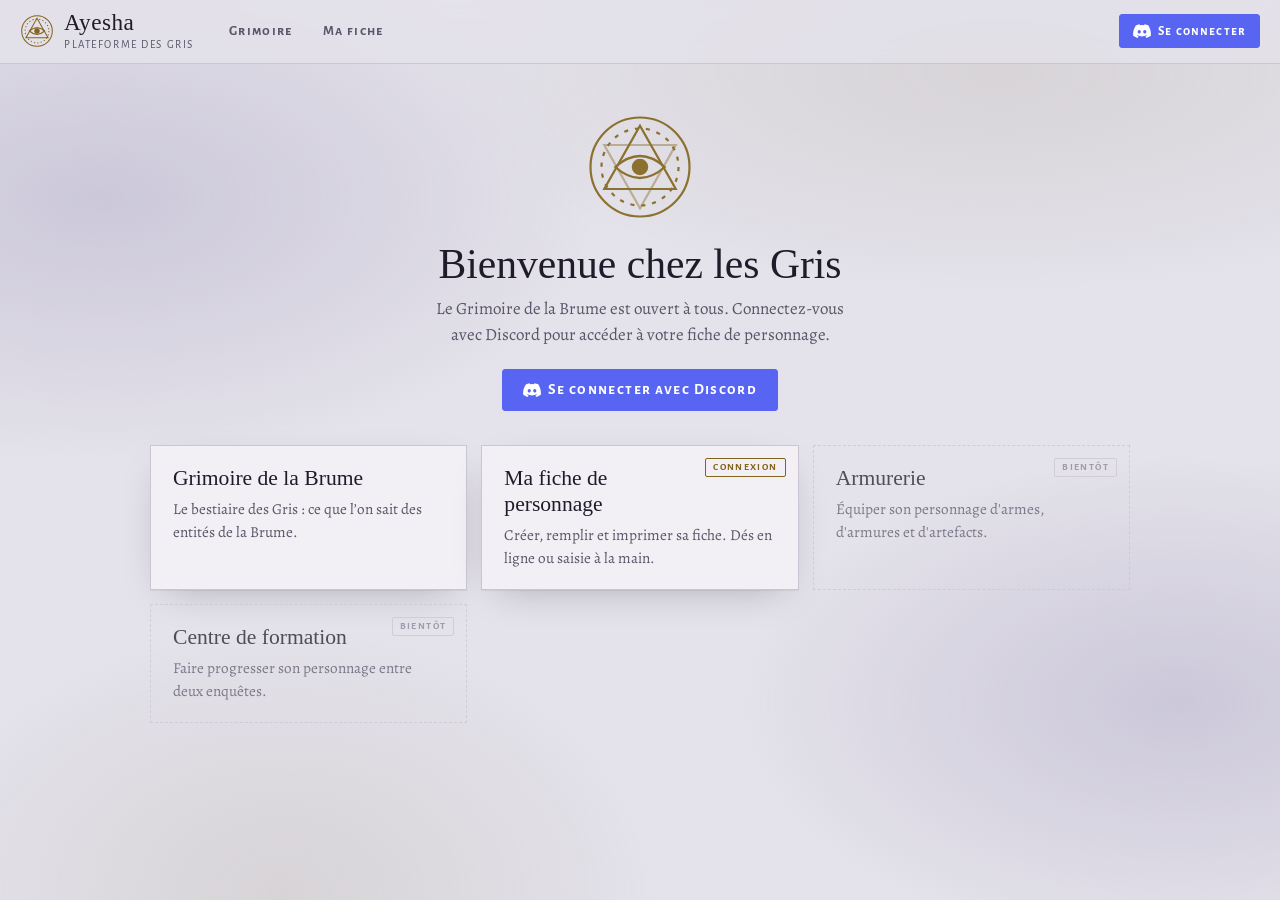
==== index.html @ fa5a33c5 "Add files via upload" ====
<!doctype html>
<html lang="fr">
<head>
<meta charset="utf-8">
<meta name="viewport" content="width=device-width, initial-scale=1, viewport-fit=cover">
<title>Ayesha</title>
<meta name="description" content="Plateforme des Gris : Grimoire de la Brume et fiches de personnage d'Ayesha.">
<link rel="icon" href="data:image/svg+xml,%3Csvg xmlns='http://www.w3.org/2000/svg' viewBox='0 0 40 40' fill='none' stroke='%2383641b' stroke-width='2'%3E%3Ccircle cx='20' cy='20' r='18'/%3E%3Cpath d='M20 5 L33 28 H7 Z'/%3E%3Ccircle cx='20' cy='20' r='3' fill='%2383641b'/%3E%3C/svg%3E">
<link rel="preconnect" href="https://fonts.googleapis.com">
<link rel="preconnect" href="https://fonts.gstatic.com" crossorigin>
<link rel="stylesheet" href="https://fonts.googleapis.com/css2?family=Alegreya:ital,wght@0,400;0,500;0,700;1,400&family=Alegreya+Sans+SC:wght@500;700&family=IM+Fell+English+SC&family=IM+Fell+English:ital@0;1&display=swap">
<link rel="stylesheet" href="css/base.css">
<link rel="stylesheet" href="css/grimoire.css">
<link rel="stylesheet" href="css/fiche.css">
<script src="vendor/supabase-2.99.3.js"></script>
<script type="module" src="js/main.js"></script>
</head>
<body>
<div class="app">
  <header class="top" id="top"></header>
  <main id="view"><div class="loading">Ouverture…</div></main>
</div>
<noscript><p class="panel center">Ce site a besoin de JavaScript pour fonctionner.</p></noscript>
</body>
</html>
---- css/base.css ----
/* =====================================================================
   Styles communs de la plateforme (couleurs, coquille, boutons, fenêtres)
   Chaque module a ses propres styles, préfixés par .m-<module>.
   ===================================================================== */
:root{
  --bg:#e4e2ea; --page:#f2f0f4; --page-2:#e9e6ee; --ink:#1f1b2a; --ink-soft:#5b5569; --ink-faint:#8a8497;
  --rule:#cbc5d4; --gilt:#83641b; --gilt-soft:rgba(131,100,27,.12); --sang:#8a2d39; --sang-soft:rgba(138,45,57,.08);
  --azur:#2f5d7c; --vert:#3d6b4a; --discord:#5865f2;
  --fog-a:rgba(120,108,160,.22); --fog-b:rgba(150,140,120,.16); --shadow:0 1px 0 rgba(31,27,42,.06),0 12px 40px -18px rgba(31,27,42,.35);
  --f-display:"IM Fell English SC","IM Fell English",Georgia,"Times New Roman",serif;
  --f-fell:"IM Fell English",Georgia,serif;
  --f-body:"Alegreya",Georgia,"Times New Roman",serif;
  --f-label:"Alegreya Sans SC","Gill Sans","Trebuchet MS",sans-serif;
  --head:62px;
}
@media (prefers-color-scheme:dark){
  :root:not([data-theme="light"]){
    color-scheme:dark;
    --bg:#111018; --page:#1a1823; --page-2:#221f2d; --ink:#e5e1ec; --ink-soft:#a39cb3; --ink-faint:#746d84;
    --rule:#353045; --gilt:#d3b26a; --gilt-soft:rgba(211,178,106,.13); --sang:#d9727c; --sang-soft:rgba(217,114,124,.08);
    --azur:#86b4d4; --vert:#8cc29b;
    --fog-a:rgba(150,135,210,.13); --fog-b:rgba(200,180,130,.06); --shadow:0 1px 0 rgba(0,0,0,.4),0 18px 50px -20px rgba(0,0,0,.8);
  }
}
:root[data-theme="dark"]{
  color-scheme:dark;
  --bg:#111018; --page:#1a1823; --page-2:#221f2d; --ink:#e5e1ec; --ink-soft:#a39cb3; --ink-faint:#746d84;
  --rule:#353045; --gilt:#d3b26a; --gilt-soft:rgba(211,178,106,.13); --sang:#d9727c; --sang-soft:rgba(217,114,124,.08);
  --azur:#86b4d4; --vert:#8cc29b;
  --fog-a:rgba(150,135,210,.13); --fog-b:rgba(200,180,130,.06); --shadow:0 1px 0 rgba(0,0,0,.4),0 18px 50px -20px rgba(0,0,0,.8);
}
:root{padding-top:env(safe-area-inset-top,0px);padding-bottom:env(safe-area-inset-bottom,0px)}
*{box-sizing:border-box}
html,body{min-height:100%}
body{margin:0;background:var(--bg);color:var(--ink);font-family:var(--f-body);font-size:17px;line-height:1.55;-webkit-font-smoothing:antialiased}
img{max-width:100%}
[hidden]{display:none!important}
a{color:inherit}
button{font:inherit;color:inherit;cursor:pointer}
:focus-visible{outline:2px solid var(--gilt);outline-offset:2px}

/* Brume */
body::before,body::after{content:"";position:fixed;inset:-20%;pointer-events:none;z-index:0}
body::before{background:radial-gradient(40% 30% at 20% 30%,var(--fog-a),transparent 70%),radial-gradient(35% 28% at 80% 70%,var(--fog-a),transparent 70%);animation:drift 70s ease-in-out infinite alternate}
body::after{background:radial-gradient(45% 25% at 70% 20%,var(--fog-b),transparent 70%),radial-gradient(30% 30% at 30% 85%,var(--fog-b),transparent 70%);animation:drift 95s ease-in-out infinite alternate-reverse}
@keyframes drift{from{transform:translate3d(-4%,-2%,0)}to{transform:translate3d(4%,3%,0)}}
@media (prefers-reduced-motion:reduce){body::before,body::after{animation:none}}

.app{position:relative;z-index:1;display:flex;flex-direction:column;min-height:100vh}
#view{flex:1;min-width:0}

/* Barre du haut */
header.top{position:sticky;top:env(safe-area-inset-top,0px);z-index:10;display:flex;align-items:center;gap:10px 22px;flex-wrap:wrap;padding:10px 20px;min-height:var(--head);background:color-mix(in srgb,var(--bg) 84%,transparent);backdrop-filter:blur(8px);-webkit-backdrop-filter:blur(8px);border-bottom:1px solid var(--rule)}
.brand{display:flex;align-items:center;gap:10px;text-decoration:none;min-width:0}
.brand svg{width:34px;height:34px;color:var(--gilt);flex:none}
.brand h1{font-family:var(--f-display);font-weight:400;font-size:1.45rem;letter-spacing:.02em;margin:0;line-height:1.1}
.brand small{display:block;font-family:var(--f-label);font-size:.7rem;letter-spacing:.14em;color:var(--ink-soft)}
.mainnav{display:flex;gap:4px;flex-wrap:wrap;margin-right:auto}
.navlink{font-family:var(--f-label);font-weight:700;font-size:.86rem;letter-spacing:.1em;text-decoration:none;padding:7px 12px;border-radius:3px;color:var(--ink-soft);border:1px solid transparent}
.navlink:hover{color:var(--ink);background:var(--gilt-soft)}
.navlink[aria-current="page"]{color:var(--ink);border-color:var(--gilt);background:var(--gilt-soft)}
.navlink.mj{color:var(--sang)}
.navlink.mj[aria-current="page"]{border-color:var(--sang);background:var(--sang-soft)}
.who{display:flex;align-items:center;gap:10px}
.who img{width:30px;height:30px;border-radius:50%;border:1px solid var(--rule);flex:none}
.who span{display:flex;flex-direction:column;line-height:1.15}
.who b{font-family:var(--f-fell);font-weight:400;font-size:1rem}
.who small{font-family:var(--f-label);font-size:.62rem;letter-spacing:.14em;color:var(--sang);font-weight:700}

/* Boutons */
.btn{font-family:var(--f-label);font-weight:700;font-size:.8rem;letter-spacing:.09em;border:1px solid var(--rule);background:var(--page);padding:7px 13px;border-radius:3px;display:inline-flex;align-items:center;gap:7px;line-height:1.2;text-decoration:none;color:var(--ink);transition:border-color .15s,background .15s}
.btn:hover{border-color:var(--gilt)}
.btn.primary{background:var(--gilt);border-color:var(--gilt);color:var(--page)}
.btn.primary:hover{filter:brightness(1.08)}
.btn.ghost{background:transparent}
.btn.danger{color:var(--sang);border-color:color-mix(in srgb,var(--sang) 40%,var(--rule))}
.btn.discord{background:var(--discord);border-color:var(--discord);color:#fff}
.btn.discord:hover{filter:brightness(1.08)}
.btn.big{font-size:.95rem;padding:11px 20px}
.btn[aria-pressed="true"]{background:var(--gilt-soft);border-color:var(--gilt)}
.btn:disabled{opacity:.45;cursor:not-allowed}
.mini{font-family:var(--f-label);font-size:.68rem;letter-spacing:.06em;font-weight:700;border:1px solid var(--rule);background:transparent;padding:2px 8px;border-radius:2px;color:var(--ink-soft)}
.mini:hover{border-color:var(--gilt);color:var(--ink)}
.mini:disabled{opacity:.35;cursor:not-allowed}
.linkbtn{background:none;border:0;padding:0;font:inherit;color:var(--gilt);border-bottom:1px dotted currentColor;cursor:pointer}

/* Messages, fenêtres */
.toast{position:fixed;left:50%;bottom:calc(24px + env(safe-area-inset-bottom,0px));transform:translateX(-50%);background:var(--ink);color:var(--page);font-family:var(--f-label);letter-spacing:.08em;font-size:.82rem;padding:9px 16px;border-radius:3px;z-index:40;box-shadow:var(--shadow);max-width:calc(100vw - 32px)}
.modal{position:fixed;inset:0;z-index:30;background:rgba(10,8,16,.55);display:flex;align-items:center;justify-content:center;padding:16px}
.modal .box{background:var(--page);border:1px solid var(--rule);padding:20px 22px;max-width:560px;width:100%;box-shadow:var(--shadow)}
.modal h3{font-family:var(--f-fell);font-weight:400;font-size:1.35rem;margin:0 0 8px}
.modal p{margin:0 0 12px}
.modal .row{display:flex;gap:8px;flex-wrap:wrap;margin-top:12px}
.modal .ta{width:100%;font:inherit;padding:8px;border:1px solid var(--rule);background:var(--page-2);color:var(--ink)}
.loading{text-align:center;color:var(--ink-soft);font-style:italic;padding:60px 16px}
.banner{margin:0 auto 14px;max-width:780px;padding:10px 14px;border:1px dashed var(--sang);color:var(--sang);font-size:.9rem;border-radius:3px;background:var(--sang-soft)}
.none{font-style:italic;color:var(--ink-faint)}
.hint{font-size:.9rem;color:var(--ink-soft);font-style:italic;margin:6px 0 0}

/* Panneaux génériques */
.panel{max-width:620px;margin:48px auto;background:var(--page);border:1px solid var(--rule);box-shadow:var(--shadow);padding:32px 34px;position:relative}
.panel::before{content:"";position:absolute;inset:7px;border:1px solid var(--rule);pointer-events:none;opacity:.7}
.panel.center{text-align:center}
.panel h2{font-family:var(--f-display);font-weight:400;font-size:1.9rem;margin:0 0 8px;line-height:1.15}
.panel p{color:var(--ink-soft);margin:0 0 18px}
.panel .btn{position:relative}

/* Accueil */
.m-accueil{padding:28px 20px 80px}
.hero{max-width:720px;margin:20px auto 34px;text-align:center}
.hero svg.big{width:110px;height:110px;color:var(--gilt);opacity:.9}
.hero h2{font-family:var(--f-display);font-weight:400;font-size:clamp(1.9rem,5vw,2.6rem);margin:12px 0 8px;line-height:1.1;text-wrap:balance}
.hero p{color:var(--ink-soft);max-width:48ch;margin:0 auto 20px}
.cards{max-width:980px;margin:0 auto;display:grid;grid-template-columns:repeat(auto-fill,minmax(250px,1fr));gap:14px}
.card{display:block;text-decoration:none;background:var(--page);border:1px solid var(--rule);padding:20px 22px 18px;position:relative;box-shadow:var(--shadow);transition:border-color .15s,transform .15s}
a.card:hover{border-color:var(--gilt);transform:translateY(-2px)}
.card h3{font-family:var(--f-fell);font-weight:400;font-size:1.35rem;margin:0 0 6px;line-height:1.2}
.card p{margin:0;color:var(--ink-soft);font-size:.95rem}
.card .tag~h3{padding-right:88px}
.card .tag{position:absolute;top:12px;right:12px;font-family:var(--f-label);font-size:.62rem;letter-spacing:.14em;font-weight:700;color:var(--gilt);border:1px solid var(--gilt);padding:1px 7px;border-radius:2px}
.card.mj .tag{color:var(--sang);border-color:var(--sang)}
.card.soon{background:transparent;box-shadow:none;border-style:dashed;opacity:.75}
.card.soon .tag{color:var(--ink-faint);border-color:var(--rule)}

@media (max-width:760px){
  header.top{padding:8px 12px;gap:8px 12px}
  .brand h1{font-size:1.2rem}
  .brand small{display:none}
  .mainnav{order:3;width:100%;margin-right:0}
  .navlink{padding:6px 10px;font-size:.8rem}
  .who{margin-left:auto}
  .who span{display:none}
  .panel{margin:24px 12px;padding:24px 20px}
  .m-accueil{padding:16px 16px 60px}
}
---- css/grimoire.css ----
/* =====================================================================
   Module Grimoire de la Brume
   ===================================================================== */
.m-grimoire .layout{display:grid;grid-template-columns:300px minmax(0,1fr);min-height:calc(100vh - var(--head))}
.m-grimoire aside.index{border-right:1px solid var(--rule);padding:18px 16px 40px;display:flex;flex-direction:column;gap:14px;position:sticky;top:var(--head);align-self:start;max-height:calc(100vh - var(--head));overflow:auto}
.m-grimoire .index h2{font-family:var(--f-label);font-size:.78rem;letter-spacing:.16em;color:var(--ink-soft);margin:0;display:flex;justify-content:space-between;font-weight:700}
.m-grimoire .index h2 span{font-variant-numeric:tabular-nums}
.m-grimoire .search{width:100%;font:inherit;font-size:.95rem;padding:8px 10px;border:1px solid var(--rule);border-radius:3px;background:var(--page);color:var(--ink)}
.m-grimoire .famfilter{display:flex;flex-wrap:wrap;gap:6px}
.m-grimoire .chip{font-family:var(--f-label);font-size:.72rem;letter-spacing:.06em;padding:3px 9px;border:1px solid var(--rule);border-radius:20px;background:transparent;font-weight:500}
.m-grimoire .chip[aria-pressed="true"]{background:var(--gilt-soft);border-color:var(--gilt);color:var(--ink)}
.m-grimoire .toc{list-style:none;margin:0;padding:0;display:flex;flex-direction:column}
.m-grimoire .toc a{width:100%;text-align:left;text-decoration:none;border-bottom:1px dotted var(--rule);padding:10px 6px;display:grid;grid-template-columns:3.2em 1fr auto;gap:8px;align-items:baseline}
.m-grimoire .toc a:hover,.m-grimoire .toc a[aria-current="true"]{background:var(--gilt-soft)}
.m-grimoire .toc .num{font-family:var(--f-fell);color:var(--gilt);font-size:.9rem;font-variant-numeric:tabular-nums}
.m-grimoire .toc .nm{font-family:var(--f-fell);font-size:1.05rem;line-height:1.25}
.m-grimoire .toc .fm{display:block;font-family:var(--f-label);font-size:.68rem;letter-spacing:.08em;color:var(--ink-soft);margin-top:2px}
.m-grimoire .toc .empty{font-style:italic;color:var(--ink-faint);font-size:.92rem;padding:8px 2px}

.m-grimoire .kpips{display:inline-flex;gap:3px;vertical-align:middle}
.m-grimoire .kpips i{width:7px;height:7px;border-radius:50%;border:1px solid var(--gilt);display:block}
.m-grimoire .kpips i.on{background:var(--gilt)}

.m-grimoire #gmain{padding:28px 24px 120px;min-width:0}
.m-grimoire .sheet{max-width:780px;margin:0 auto;background:var(--page);border:1px solid var(--rule);box-shadow:var(--shadow);padding:44px 52px 56px;position:relative}
.m-grimoire .sheet::before{content:"";position:absolute;inset:8px;border:1px solid var(--rule);pointer-events:none;opacity:.7}
.m-grimoire .back{display:none;margin:0 auto 14px;max-width:780px;width:max-content}

.m-grimoire .eyebrow{font-family:var(--f-label);font-size:.78rem;letter-spacing:.2em;color:var(--gilt);text-align:center;font-weight:700}
.m-grimoire .entry-name{font-family:var(--f-display);font-weight:400;font-size:clamp(2rem,5vw,3rem);line-height:1.05;text-align:center;margin:10px 0 6px;text-wrap:balance}
.m-grimoire .aka{font-family:var(--f-fell);font-style:italic;text-align:center;color:var(--ink-soft);margin:0 0 18px;text-wrap:balance}
.m-grimoire .meta{display:flex;flex-wrap:wrap;justify-content:center;gap:8px 22px;font-family:var(--f-label);font-size:.78rem;letter-spacing:.08em;color:var(--ink-soft);padding:12px 0;border-top:1px solid var(--rule);border-bottom:1px solid var(--rule)}
.m-grimoire .meta b{color:var(--ink);font-weight:700}
.m-grimoire .tools{display:flex;justify-content:center;gap:8px;flex-wrap:wrap;margin:18px 0 6px}

.m-grimoire .part-title{font-family:var(--f-display);font-size:1.25rem;font-weight:400;text-align:center;margin:40px 0 4px;letter-spacing:.04em}
.m-grimoire .part-sub{text-align:center;font-family:var(--f-label);font-size:.72rem;letter-spacing:.16em;color:var(--ink-soft);margin:0 0 10px}
.m-grimoire .orn{display:flex;align-items:center;gap:12px;color:var(--gilt);margin:0 auto 8px;max-width:240px}
.m-grimoire .orn::before,.m-grimoire .orn::after{content:"";flex:1;height:1px;background:currentColor;opacity:.5}
.m-grimoire .orn svg{width:14px;height:14px}

.m-grimoire section.sec{padding:18px 0 4px;border-bottom:1px dotted var(--rule)}
.m-grimoire section.sec:last-child{border-bottom:0}
.m-grimoire .sec h3{font-family:var(--f-fell);font-weight:400;font-size:1.3rem;margin:0 0 8px;display:flex;align-items:baseline;gap:10px;flex-wrap:wrap}
.m-grimoire .sec h3 .rn{font-family:var(--f-label);font-size:.72rem;letter-spacing:.14em;color:var(--gilt);min-width:2.4em;font-weight:700}
.m-grimoire .sec h3 .sub{font-family:var(--f-body);font-style:italic;font-size:.9rem;color:var(--ink-soft)}
.m-grimoire .field{margin:0 0 12px}
.m-grimoire .flabel{font-family:var(--f-label);font-size:.74rem;letter-spacing:.1em;color:var(--ink-soft);font-weight:700;margin-bottom:2px}
.m-grimoire .fval p{margin:0 0 .6em;max-width:65ch}
.m-grimoire .blank{font-style:italic;color:var(--ink-faint);margin:0 0 12px}
.m-grimoire .tags{display:flex;flex-wrap:wrap;gap:6px}
.m-grimoire .tag{font-family:var(--f-label);font-size:.76rem;letter-spacing:.06em;border:1px solid var(--gilt);color:var(--ink);padding:1px 9px;border-radius:2px;background:var(--gilt-soft)}
.m-grimoire ul.signs{margin:0;padding:0;list-style:none}
.m-grimoire ul.signs li{padding-left:1.4em;position:relative;margin:0 0 4px}
.m-grimoire ul.signs li::before{content:"✦";position:absolute;left:0;color:var(--gilt);font-size:.8em;top:.2em}
.m-grimoire .notes{display:flex;flex-direction:column;gap:10px}
.m-grimoire .note{border-left:2px solid var(--gilt);padding:2px 0 2px 12px}
.m-grimoire .note .who{font-family:var(--f-label);font-size:.74rem;letter-spacing:.08em;color:var(--ink-soft)}
.m-grimoire .note .who b{color:var(--ink)}
.m-grimoire .note p{margin:2px 0 0}

.m-grimoire .mj{margin-top:44px;border:1px solid color-mix(in srgb,var(--sang) 55%,var(--rule));background:var(--sang-soft);padding:6px 24px 16px;position:relative}
.m-grimoire .mj .part-title{color:var(--sang);margin-top:18px}
.m-grimoire .mj .orn{color:var(--sang)}
.m-grimoire .mj .sec h3 .rn{color:var(--sang)}
.m-grimoire .statgrid{display:grid;grid-template-columns:repeat(5,1fr);border:1px solid var(--rule);background:var(--page)}
.m-grimoire .statgrid>div{text-align:center;padding:8px 4px;border-right:1px solid var(--rule)}
.m-grimoire .statgrid>div:last-child{border-right:0}
.m-grimoire .statgrid .k{font-family:var(--f-label);font-size:.72rem;letter-spacing:.14em;color:var(--ink-soft);font-weight:700}
.m-grimoire .statgrid .v{font-family:var(--f-fell);font-size:1.5rem;font-variant-numeric:tabular-nums;line-height:1.2}
.m-grimoire .statline{display:flex;flex-wrap:wrap;gap:6px 22px;margin-top:10px;font-family:var(--f-label);font-size:.8rem;letter-spacing:.06em;color:var(--ink-soft)}
.m-grimoire .statline b{font-family:var(--f-fell);font-size:1.1rem;color:var(--ink);letter-spacing:0;font-weight:400;font-variant-numeric:tabular-nums}
.m-grimoire .tablewrap{overflow-x:auto}
.m-grimoire table.atk{border-collapse:collapse;width:100%;font-size:.95rem}
.m-grimoire table.atk th{font-family:var(--f-label);font-size:.72rem;letter-spacing:.1em;color:var(--ink-soft);text-align:left;border-bottom:1px solid var(--rule);padding:4px 8px 4px 0;font-weight:700}
.m-grimoire table.atk td{padding:6px 8px 6px 0;border-bottom:1px dotted var(--rule);vertical-align:top}

.m-grimoire .front{text-align:center;padding:30px 0 10px}
.m-grimoire .front svg.big{width:120px;height:120px;color:var(--gilt);opacity:.9}
.m-grimoire .front h2{font-family:var(--f-display);font-weight:400;font-size:2rem;margin:14px 0 6px;text-wrap:balance}
.m-grimoire .front p{color:var(--ink-soft);max-width:46ch;margin:0 auto 18px}
.m-grimoire .front .count{font-family:var(--f-label);letter-spacing:.14em;font-size:.8rem;color:var(--gilt);font-weight:700}

.m-grimoire .in,.m-grimoire .ta{width:100%;font:inherit;font-size:1rem;color:var(--ink);background:var(--page-2);border:1px solid var(--rule);border-radius:2px;padding:7px 9px}
.m-grimoire .ta{resize:vertical;min-height:4.2em;line-height:1.5}
.m-grimoire .in:focus,.m-grimoire .ta:focus{border-color:var(--gilt);outline:none;box-shadow:0 0 0 3px var(--gilt-soft)}
.m-grimoire .err{color:var(--sang);font-size:.88rem;margin-top:4px}
.m-grimoire .obs{margin-top:28px;border:1px dashed var(--gilt);padding:16px 18px;background:var(--gilt-soft)}
.m-grimoire .obs h3{font-family:var(--f-fell);font-weight:400;font-size:1.2rem;margin:0 0 4px}
.m-grimoire .obs p{margin:0 0 10px;color:var(--ink-soft);font-size:.95rem}
.m-grimoire .obs .grid{display:grid;grid-template-columns:12em 1fr;gap:6px}
.m-grimoire .obs .grid .ta{grid-column:1/-1}
.m-grimoire .foot{max-width:780px;margin:22px auto 0;font-family:var(--f-label);font-size:.74rem;letter-spacing:.08em;color:var(--ink-faint)}

@media (max-width:860px){
  .m-grimoire .layout{grid-template-columns:1fr;min-height:0}
  .m-grimoire aside.index{position:static;max-height:none;border-right:0;padding:16px}
  .m-grimoire.reading aside.index{display:none}
  .m-grimoire:not(.reading) #gmain{display:none}
  .m-grimoire .back{display:flex}
  .m-grimoire #gmain{padding:14px 16px 110px}
  .m-grimoire .sheet{padding:28px 20px 36px}
  .m-grimoire .sheet::before{inset:5px}
  .m-grimoire .mj{padding:4px 14px 12px}
  .m-grimoire .statgrid .v{font-size:1.2rem}
  .m-grimoire .obs .grid{grid-template-columns:1fr}
}
---- css/fiche.css ----
/* =====================================================================
   Module Fiche (« Ma fiche » et consultation par le MJ)
   La fiche elle-même est dans .fichewrap ; l'impression dans #ps / .ps
   ===================================================================== */
.m-fiche,.m-table{padding:20px 20px 80px}
.fichewrap .sheet{max-width:1060px;margin:0 auto;background:var(--page);border:1px solid var(--rule);box-shadow:var(--shadow);padding:36px 40px 44px;position:relative}
.fichewrap .sheet::before{content:"";position:absolute;inset:8px;border:1px solid var(--rule);pointer-events:none;opacity:.7}

/* Barre d'outils au-dessus de la fiche */
.fichebar{max-width:1060px;margin:0 auto 14px;display:flex;flex-wrap:wrap;gap:8px;align-items:center}
.fichebar .spacer{flex:1}
.statut{font-family:var(--f-label);font-size:.74rem;letter-spacing:.08em;color:var(--ink-soft);display:inline-flex;align-items:center;gap:7px}
.statut::before{content:"";width:8px;height:8px;border-radius:50%;background:var(--vert);flex:none}
.statut.wait::before{background:var(--gilt);animation:pulse 1s ease-in-out infinite alternate}
.statut.err{color:var(--sang)}
.statut.err::before{background:var(--sang)}
@keyframes pulse{from{opacity:.3}to{opacity:1}}
.m-fiche .foot,.m-table .foot{max-width:1060px;margin:16px auto 0;font-family:var(--f-label);font-size:.72rem;letter-spacing:.08em;color:var(--ink-faint);display:flex;justify-content:space-between;align-items:center;gap:10px;flex-wrap:wrap}

/* Jauges : valeurs saisissables */
.fichewrap .gnums{display:flex;align-items:baseline;gap:4px;margin:2px 0 1px;font-family:var(--f-fell);color:var(--ink-soft)}
.fichewrap .gin{width:2.9em;font-family:var(--f-fell);font-size:1.15rem;text-align:center;border:0;border-bottom:1px solid var(--rule);background:transparent;color:var(--ink);padding:0 2px;font-variant-numeric:tabular-nums;border-radius:0}
.fichewrap .gin:focus{outline:none;border-bottom-color:var(--gilt);background:var(--gilt-soft)}
.fichewrap .gin.max{color:var(--ink-soft)}
.fichewrap .gin.max.manual{color:var(--gilt);border-bottom-color:var(--gilt)}
.fichewrap .gin:disabled{opacity:.45}
.fichewrap .gin::placeholder{color:var(--ink-faint);font-style:italic;font-size:.85rem}
.fichewrap .gauge .gl small{line-height:1.3}
.fichewrap .gauge .gl small .linkbtn{font-size:.78rem;margin-left:4px}
.fichewrap.reading .gin.max{pointer-events:none;border-bottom-color:transparent}
.fichewrap.readonly .gin,.fichewrap.readonly .pips button{pointer-events:none}
.fichewrap.readonly .portrait{cursor:default}

/* Écran de création */
.panel.start{max-width:720px}
.panel.start .choices{display:grid;gap:10px;margin:6px 0 14px;position:relative}
.panel.start .choice{display:flex;flex-direction:column;gap:2px;text-align:left;background:var(--page);border:1px solid var(--rule);padding:14px 16px;border-radius:2px}
.panel.start button.choice:hover{border-color:var(--gilt);background:var(--gilt-soft)}
.panel.start .choice b{font-family:var(--f-fell);font-weight:400;font-size:1.2rem}
.panel.start .choice small{color:var(--ink-soft);font-size:.9rem}
.panel.start .oldlist{display:flex;flex-wrap:wrap;gap:6px;margin-top:8px}

/* La table (MJ) */
.tablehead{max-width:1060px;margin:0 auto 18px;display:flex;justify-content:space-between;align-items:flex-end;gap:12px;flex-wrap:wrap}
.tablehead h2{font-family:var(--f-display);font-weight:400;font-size:2rem;margin:0;line-height:1.1}
.tablehead p{margin:4px 0 0;color:var(--ink-soft)}
.pcards{max-width:1060px;margin:0 auto;display:grid;grid-template-columns:repeat(auto-fill,minmax(300px,1fr));gap:12px}
.pcard{display:grid;grid-template-columns:72px minmax(0,1fr);gap:14px;text-decoration:none;background:var(--page);border:1px solid var(--rule);padding:12px;box-shadow:var(--shadow);transition:border-color .15s}
.pcard:hover{border-color:var(--gilt)}
.pcard.empty{opacity:.7;box-shadow:none}
.pcard .pp{width:72px;height:90px;border:1px solid var(--rule);background:var(--page-2);overflow:hidden;display:flex;align-items:center;justify-content:center;color:var(--rule)}
.pcard .pp svg{width:40px;height:40px}
.pcard .pp img{width:100%;height:100%;object-fit:cover;display:block}
.pcard .pn{font-family:var(--f-fell);font-size:1.25rem;line-height:1.15}
.pcard .pj{font-family:var(--f-label);font-size:.72rem;letter-spacing:.1em;color:var(--ink-soft);font-weight:700}
.pcard .pc{font-size:.9rem;color:var(--ink-soft);font-style:italic;margin-top:2px}
.pcard .pg{display:flex;flex-wrap:wrap;gap:4px 12px;margin-top:6px;font-family:var(--f-label);font-size:.72rem;letter-spacing:.06em;color:var(--ink-soft)}
.pcard .pg b{font-family:var(--f-fell);font-size:1rem;letter-spacing:0;font-weight:400}
.pcard .pg .pv b{color:var(--sang)} .pcard .pg .pm b{color:var(--azur)} .pcard .pg .sm b{color:#7a5aa6} .pcard .pg .ch b{color:var(--vert)}
.pcard .pd{font-size:.78rem;color:var(--ink-faint);margin-top:4px}

@media (max-width:860px){
  .m-fiche,.m-table{padding:12px 10px 60px}
  .fichewrap .sheet{padding:26px 18px 30px}
  .fichewrap .sheet::before{inset:5px}
  .fichebar .statut{width:100%;order:-1}
  .fichebar .spacer{display:none}
}

/* Champs */
.fichewrap .in,.fichewrap .ta,.fichewrap .sel{font:inherit;color:var(--ink);background:transparent;border:0;border-bottom:1px solid var(--rule);padding:4px 2px;width:100%;border-radius:0}
.fichewrap .ta{border:1px solid var(--rule);border-radius:2px;padding:8px 10px;resize:vertical;line-height:1.5;background:color-mix(in srgb,var(--page-2) 60%,transparent)}
.fichewrap .in:focus,.fichewrap .ta:focus,.fichewrap .sel:focus{outline:none;border-color:var(--gilt);box-shadow:0 1px 0 var(--gilt)}
.fichewrap .ta:focus{box-shadow:0 0 0 3px var(--gilt-soft)}
.fichewrap .sel{background:var(--page)}
.fichewrap .in::placeholder,.fichewrap .ta::placeholder{color:var(--ink-faint);font-style:italic}
.fichewrap .lbl{font-family:var(--f-label);font-size:.72rem;letter-spacing:.12em;color:var(--ink-soft);font-weight:700;display:block}
.fichewrap .num{font-variant-numeric:tabular-nums}

/* En-tête */
.fichewrap .head{display:grid;grid-template-columns:120px minmax(0,1fr);gap:24px;align-items:center;padding-bottom:22px;border-bottom:1px solid var(--rule)}
.fichewrap .portrait{width:120px;height:150px;border:1px solid var(--rule);background:var(--page-2);display:flex;align-items:center;justify-content:center;position:relative;overflow:hidden;cursor:pointer;padding:0}
.fichewrap .portrait img{width:100%;height:100%;object-fit:cover;display:block}
.fichewrap .portrait span{font-family:var(--f-label);font-size:.7rem;letter-spacing:.1em;color:var(--ink-faint);text-align:center;padding:8px}
.fichewrap .portrait::after{content:"";position:absolute;inset:4px;border:1px solid color-mix(in srgb,var(--gilt) 45%,transparent);pointer-events:none}
.fichewrap .ident .eyebrow{font-family:var(--f-label);font-size:.74rem;letter-spacing:.22em;color:var(--gilt);font-weight:700}
.fichewrap .ident .name{font-family:var(--f-display);font-size:clamp(1.8rem,4.2vw,2.8rem);line-height:1.1;border-bottom-color:transparent;padding:2px 0}
.fichewrap .ident .name:hover{border-bottom-color:var(--rule)}
.fichewrap .ident .row{display:grid;grid-template-columns:minmax(0,1.2fr) minmax(0,1fr) auto;gap:14px 22px;margin-top:10px;align-items:end}
.fichewrap .lvl{display:flex;flex-direction:column;align-items:center;min-width:5em}
.fichewrap .lvl b{font-family:var(--f-fell);font-size:1.8rem;font-weight:400;line-height:1;color:var(--gilt)}
.fichewrap .lvl small{font-family:var(--f-label);font-size:.66rem;letter-spacing:.14em;color:var(--ink-soft)}

/* Blocs */
.fichewrap .block{margin-top:26px}
.fichewrap .block>h2{font-family:var(--f-fell);font-weight:400;font-size:1.35rem;margin:0 0 12px;display:flex;align-items:baseline;gap:12px;flex-wrap:wrap}
.fichewrap .block>h2 .sub{font-family:var(--f-body);font-style:italic;font-size:.9rem;color:var(--ink-soft)}
.fichewrap .block>h2 .tools{margin-left:auto;display:flex;gap:6px;flex-wrap:wrap}
.fichewrap .cols{display:grid;grid-template-columns:minmax(0,1fr) minmax(0,1fr);gap:0 36px}
.fichewrap .cols.c-5-7{grid-template-columns:minmax(0,5fr) minmax(0,7fr)}
.fichewrap .frame{border:1px solid var(--rule);padding:16px 18px;position:relative;background:color-mix(in srgb,var(--page) 70%,var(--page-2))}
.fichewrap .hint{font-size:.9rem;color:var(--ink-soft);font-style:italic;margin:6px 0 0}
.fichewrap .warn{color:var(--sang);font-size:.9rem;margin:8px 0 0}

/* Caractéristiques */
.fichewrap .stats{display:grid;grid-template-columns:repeat(5,minmax(0,1fr));gap:12px}
.fichewrap .stat{border:1px solid var(--rule);padding:12px 10px 10px;text-align:center;background:var(--page);position:relative}
.fichewrap .stat .ab{font-family:var(--f-label);font-weight:700;letter-spacing:.18em;font-size:.82rem;color:var(--gilt)}
.fichewrap .stat .full{font-size:.78rem;color:var(--ink-soft);font-style:italic;margin-top:-2px}
.fichewrap .stat input{font-family:var(--f-fell);font-size:2.2rem;text-align:center;border:0;background:transparent;width:100%;color:var(--ink);padding:2px 0;font-variant-numeric:tabular-nums;-moz-appearance:textfield}
.fichewrap .stat input::-webkit-outer-spin-button,.fichewrap .stat input::-webkit-inner-spin-button{-webkit-appearance:none;margin:0}
.fichewrap .stat input:focus{outline:none;background:var(--gilt-soft)}
.fichewrap .meter{height:3px;background:var(--rule);position:relative;margin:2px 4px 8px}
.fichewrap .meter i{position:absolute;left:0;top:0;bottom:0;background:var(--gilt)}
.fichewrap .stat .meta{font-family:var(--f-label);font-size:.68rem;letter-spacing:.06em;color:var(--ink-soft);display:flex;justify-content:space-between;gap:4px;flex-wrap:wrap}
.fichewrap .stat .meta b{color:var(--ink);font-weight:700}
.fichewrap .stat .dice{font-family:var(--f-label);font-size:.66rem;color:var(--ink-faint);min-height:1.2em;margin-top:4px;letter-spacing:.04em}
.fichewrap .stat .acts{display:flex;justify-content:center;gap:4px;margin-top:6px}
.fichewrap .mini{font-family:var(--f-label);font-size:.68rem;letter-spacing:.06em;font-weight:700;border:1px solid var(--rule);background:transparent;padding:2px 8px;border-radius:2px;color:var(--ink-soft)}
.fichewrap .mini:hover{border-color:var(--gilt);color:var(--ink)}
.fichewrap .mini:disabled{opacity:.35;cursor:not-allowed}
.fichewrap .stat.rolled input{animation:flash .6s ease}
@keyframes flash{0%{color:var(--gilt);transform:scale(1.12)}100%{color:var(--ink);transform:none}}
@media (prefers-reduced-motion:reduce){.fichewrap .stat.rolled input{animation:none}}

/* Jauges */
.fichewrap .gauges{display:grid;gap:10px;margin-top:18px}
.fichewrap .gauge{display:grid;grid-template-columns:12.5em minmax(0,1fr);gap:12px;align-items:center}
.fichewrap .gauge .gl{display:flex;flex-direction:column}
.fichewrap .gauge .gl b{font-family:var(--f-label);font-weight:700;letter-spacing:.1em;font-size:.8rem}
.fichewrap .gauge .gl small{font-size:.8rem;color:var(--ink-soft);font-variant-numeric:tabular-nums}
.fichewrap .pips{display:flex;flex-wrap:wrap;gap:2px}
.fichewrap .pips button{border:0;background:transparent;font-family:var(--f-fell);font-size:.98rem;min-width:1.75em;height:1.8em;padding:0 2px;color:var(--ink-faint);border-radius:2px;font-variant-numeric:tabular-nums;line-height:1}
.fichewrap .pips button.on{color:var(--ink)}
.fichewrap .pips button.cur{background:var(--c,var(--gilt));color:var(--page);font-weight:700}
.fichewrap .pips button:hover{background:var(--gilt-soft)}
.fichewrap .pips button.cur:hover{background:var(--c,var(--gilt))}
.fichewrap .gauge.pv{--c:var(--sang)} .fichewrap .gauge.pm{--c:var(--azur)} .fichewrap .gauge.sm{--c:#7a5aa6} .fichewrap .gauge.ch{--c:var(--vert)}
.fichewrap .gauge .empty{font-style:italic;color:var(--ink-faint);font-size:.9rem}

/* Listes */
.fichewrap .lines{display:flex;flex-direction:column;gap:8px}
.fichewrap .line{display:grid;gap:8px;align-items:end}
.fichewrap .talent{grid-template-columns:minmax(0,1fr)}
.fichewrap .talent .in.t{font-family:var(--f-fell);font-size:1.08rem}
.fichewrap .talent .in.j{font-size:.92rem;font-style:italic;color:var(--ink-soft)}
.fichewrap .ent{grid-template-columns:minmax(0,9em) minmax(0,1fr) auto}
.fichewrap .dots{display:flex;gap:3px;align-items:center;padding-bottom:4px}
.fichewrap .dots button{width:13px;height:13px;border-radius:50%;border:1px solid var(--gilt);background:transparent;padding:0}
.fichewrap .dots button.on{background:var(--gilt)}
.fichewrap .dots span{font-family:var(--f-label);font-size:.72rem;color:var(--ink-soft);margin-left:6px;min-width:2.6em;font-variant-numeric:tabular-nums}
.fichewrap .avg{display:flex;justify-content:space-between;align-items:baseline;margin-top:12px;padding-top:8px;border-top:1px dotted var(--rule);font-family:var(--f-label);font-size:.78rem;letter-spacing:.08em;color:var(--ink-soft)}
.fichewrap .avg b{font-family:var(--f-fell);font-size:1.2rem;letter-spacing:0;color:var(--ink);font-weight:400}
.fichewrap .avg.low b{color:var(--sang)}

.fichewrap table.gear{width:100%;border-collapse:collapse;font-size:.95rem}
.fichewrap table.gear th{font-family:var(--f-label);font-size:.68rem;letter-spacing:.1em;color:var(--ink-soft);text-align:left;font-weight:700;padding:0 6px 4px 0;border-bottom:1px solid var(--rule)}
.fichewrap table.gear td{padding:2px 6px 2px 0;vertical-align:bottom}
.fichewrap table.gear td:last-child{width:30px;padding-right:0}
.fichewrap .x{border:0;background:transparent;color:var(--ink-faint);font-size:1.1rem;width:28px;height:28px;border-radius:2px}
.fichewrap .x:hover{color:var(--sang);background:var(--sang-soft)}
.fichewrap .add{font-family:var(--f-label);font-size:.74rem;letter-spacing:.08em;font-weight:700;background:none;border:1px dashed var(--rule);padding:4px 10px;border-radius:2px;color:var(--ink-soft);margin-top:8px}
.fichewrap .add:hover{border-color:var(--gilt);color:var(--ink)}
.fichewrap .scroll{overflow-x:auto}

/* Classe */
.fichewrap .classes{display:grid;grid-template-columns:repeat(4,minmax(0,1fr));gap:8px;margin-bottom:14px}
.fichewrap .cls{border:1px solid var(--rule);background:var(--page);padding:10px 12px;text-align:left;border-radius:2px;display:flex;flex-direction:column;gap:2px}
.fichewrap .cls b{font-family:var(--f-fell);font-weight:400;font-size:1.15rem}
.fichewrap .cls small{font-size:.8rem;color:var(--ink-soft);line-height:1.3}
.fichewrap .cls[aria-pressed="true"]{border-color:var(--gilt);background:var(--gilt-soft);box-shadow:inset 0 0 0 1px var(--gilt)}
.fichewrap .chips{display:flex;flex-wrap:wrap;gap:8px;margin:4px 0 12px}
.fichewrap .chip{font-family:var(--f-label);font-size:.76rem;letter-spacing:.06em;border:1px solid var(--rule);padding:3px 10px;border-radius:20px;background:var(--page)}
.fichewrap .chip b{font-family:var(--f-fell);font-size:1rem;letter-spacing:0;color:var(--gilt);font-weight:400;margin-left:4px}
.fichewrap .prog{display:flex;flex-direction:column;gap:6px}
.fichewrap .progrow{display:grid;grid-template-columns:4.5em minmax(0,1.2fr) minmax(0,1fr) 30px;gap:8px;align-items:end}
.fichewrap .progrow .n{font-family:var(--f-fell);color:var(--gilt);font-size:1.05rem;padding-bottom:4px}
.fichewrap .body{width:100%;border-collapse:collapse;font-size:.95rem}
.fichewrap .body th{font-family:var(--f-label);font-size:.68rem;letter-spacing:.1em;color:var(--ink-soft);text-align:left;font-weight:700;padding:0 8px 4px 0;border-bottom:1px solid var(--rule)}
.fichewrap .body td{padding:5px 8px 5px 0;border-bottom:1px dotted var(--rule);vertical-align:middle}
.fichewrap .body .rn{font-family:var(--f-fell);color:var(--sang);width:2.6em}
.fichewrap .body .pts{font-family:var(--f-fell);font-size:1.1rem;font-variant-numeric:tabular-nums}
.fichewrap .body tr.temp td{background:var(--gilt-soft)}
.fichewrap .body tr.def td{color:var(--ink-faint);text-decoration:line-through}
.fichewrap .body tr.def td.st{text-decoration:none}
.fichewrap .body .sel{padding:2px;font-size:.88rem;border-bottom:0}
.fichewrap .sac{display:grid;grid-template-columns:repeat(2,minmax(0,1fr));gap:8px 22px}
.fichewrap .slot{display:grid;grid-template-columns:2em minmax(0,1fr);gap:8px;align-items:end}
.fichewrap .slot .n{font-family:var(--f-fell);font-size:1.3rem;color:var(--gilt);text-align:right;padding-bottom:2px}
.fichewrap .calc{margin-top:14px;border:1px dashed var(--rule);padding:12px 14px}
.fichewrap .calc .res{display:flex;flex-wrap:wrap;gap:6px 22px;font-family:var(--f-label);font-size:.8rem;letter-spacing:.06em;color:var(--ink-soft);margin-top:8px}
.fichewrap .calc .res b{font-family:var(--f-fell);font-size:1.2rem;color:var(--ink);letter-spacing:0;font-weight:400}
.fichewrap .wordpick{display:flex;flex-wrap:wrap;gap:6px}
.fichewrap .wordpick label{font-family:var(--f-fell);border:1px solid var(--rule);padding:2px 10px;border-radius:2px;cursor:pointer;background:var(--page)}
.fichewrap .wordpick input{accent-color:var(--gilt);margin-right:6px}
.fichewrap details.ref{margin-top:12px}
.fichewrap details.ref summary{font-family:var(--f-label);font-size:.76rem;letter-spacing:.1em;font-weight:700;color:var(--ink-soft);cursor:pointer}
.fichewrap details.ref table{border-collapse:collapse;margin-top:8px;font-size:.9rem}
.fichewrap details.ref td,.fichewrap details.ref th{border-bottom:1px dotted var(--rule);padding:3px 14px 3px 0;text-align:left}
.fichewrap details.ref th{font-family:var(--f-label);font-size:.68rem;letter-spacing:.1em;color:var(--ink-soft)}
.fichewrap .none{font-style:italic;color:var(--ink-faint)}


/* Mode lecture */
.fichewrap.reading .edit-only{display:none!important}
.fichewrap.reading .in,.fichewrap.reading .sel{border-bottom-color:transparent;pointer-events:none}
.fichewrap.reading .ta{border-color:transparent;background:transparent;resize:none;pointer-events:none;padding-left:0}
.fichewrap.reading .stat input,.fichewrap.reading .dots button{pointer-events:none}
.fichewrap.reading .cls:not([aria-pressed="true"]){display:none}
.fichewrap.reading .classes{grid-template-columns:1fr}
.fichewrap.reading .in::placeholder,.fichewrap.reading .ta::placeholder{color:transparent}


@media (max-width:860px){
  .fichewrap .sheet{padding:26px 18px 30px}
  .fichewrap .sheet::before{inset:5px}
  .fichewrap .head{grid-template-columns:88px minmax(0,1fr);gap:14px}
  .fichewrap .portrait{width:88px;height:112px}
  .fichewrap .ident .row{grid-template-columns:minmax(0,1fr) minmax(0,1fr)}
  .fichewrap .ident .row .lvl{grid-column:1/-1;flex-direction:row;gap:8px;align-items:baseline}
  .fichewrap .stats{grid-template-columns:repeat(3,minmax(0,1fr))}
  .fichewrap .cols,.fichewrap .cols.c-5-7{grid-template-columns:1fr}
  .fichewrap .classes{grid-template-columns:repeat(2,minmax(0,1fr))}
  .fichewrap .gauge{grid-template-columns:1fr;gap:4px}
  .fichewrap .sac{grid-template-columns:1fr}
  .fichewrap .ent{grid-template-columns:minmax(0,1fr) auto}
  .fichewrap .ent .in.a{grid-column:1/-1;grid-row:2}
  .fichewrap .progrow{grid-template-columns:3.5em minmax(0,1fr) 30px}
  .fichewrap .progrow .tgt{grid-column:2/3}
}
@media (max-width:480px){ .fichewrap .stats{grid-template-columns:repeat(2,minmax(0,1fr))} }

/* ============ Fiche imprimable ============ */
#ps{display:none}
.preview #fiche,.preview>.foot{display:none}
.preview #ps{display:block;margin:0 auto 28px;max-width:210mm}
@media (max-width:860px){ .preview #ps{overflow-x:auto;max-width:100%} }

.ps{--pi:#1c1822;--ps:#5e5868;--pr:#b9b2c2;--pg:#83641b;--pk:#8a2d39;
  width:210mm;min-height:297mm;background:#fff;color:var(--pi);padding:12mm 13mm;box-shadow:var(--shadow);
  font-family:var(--f-body);font-size:9.6pt;line-height:1.38;position:relative;
  -webkit-print-color-adjust:exact;print-color-adjust:exact}
.ps+.ps{margin-top:18px}
.ps::before{content:"";position:absolute;inset:6mm;border:.6pt solid var(--pr);pointer-events:none}
.ps::after{content:"";position:absolute;inset:7.2mm;border:.3pt solid var(--pr);pointer-events:none}
.ps h3{font-family:var(--f-fell);font-weight:400;font-size:12.5pt;margin:0 0 4px;display:flex;align-items:baseline;gap:8px;border-bottom:.6pt solid var(--pg);padding-bottom:2px}
.ps h3 small{font-family:var(--f-label);font-size:6.8pt;letter-spacing:.12em;color:var(--ps);margin-left:auto;font-weight:700}
.ps .lb{font-family:var(--f-label);font-size:6.8pt;letter-spacing:.14em;color:var(--ps);font-weight:700}
.ps .sec{margin-top:4.2mm;break-inside:avoid}
.ps .two{display:grid;grid-template-columns:1fr 1fr;gap:0 7mm}
.ps .blankline{border-bottom:.4pt solid var(--pr);height:5.6mm}
.ps table{width:100%;border-collapse:collapse}
.ps th{font-family:var(--f-label);font-size:6.6pt;letter-spacing:.1em;color:var(--ps);text-align:left;font-weight:700;border-bottom:.5pt solid var(--pr);padding:0 4px 1px 0}
.ps td{border-bottom:.4pt dotted var(--pr);padding:2px 4px 2px 0;vertical-align:top;height:5.4mm}
.ps .tn{font-variant-numeric:tabular-nums}

.ps-head{display:grid;grid-template-columns:27mm 1fr auto;gap:5mm;align-items:end;padding-bottom:3mm;border-bottom:.8pt solid var(--pi)}
.ps-portrait{width:27mm;height:34mm;border:.6pt solid var(--pr);display:flex;align-items:center;justify-content:center;overflow:hidden}
.ps-portrait img{width:100%;height:100%;object-fit:cover}
.ps-portrait svg{width:16mm;height:16mm;color:var(--pr)}
.ps-title{font-family:var(--f-label);font-size:7.2pt;letter-spacing:.24em;color:var(--pg);font-weight:700}
.ps-name{font-family:var(--f-display);font-size:25pt;line-height:1.05;margin:1mm 0 2mm;min-height:9mm}
.ps-id{display:flex;gap:6mm;flex-wrap:wrap}
.ps-id div{min-width:34mm}
.ps-id b{display:block;font-family:var(--f-fell);font-weight:400;font-size:11.5pt;border-bottom:.4pt solid var(--pr);min-height:5.5mm}
.ps-lvl{text-align:center;border:.8pt solid var(--pg);padding:2mm 4mm;min-width:20mm}
.ps-lvl b{display:block;font-family:var(--f-fell);font-weight:400;font-size:24pt;line-height:1;color:var(--pg)}

.ps-stats{display:grid;grid-template-columns:repeat(5,1fr);gap:2.5mm;margin-top:4mm}
.ps-stat{border:.6pt solid var(--pr);text-align:center;padding:1.6mm 1mm 1.2mm}
.ps-stat .ab{font-family:var(--f-label);font-weight:700;letter-spacing:.2em;font-size:8pt;color:var(--pg)}
.ps-stat .v{font-family:var(--f-fell);font-size:21pt;line-height:1.05;font-variant-numeric:tabular-nums;min-height:8mm}
.ps-stat .m{font-family:var(--f-label);font-size:6.6pt;letter-spacing:.06em;color:var(--ps)}

.ps-gauges{margin-top:3.2mm;display:grid;gap:1.4mm}
.ps-g{display:grid;grid-template-columns:30mm 1fr;align-items:center;gap:2mm}
.ps-g .gl{font-family:var(--f-label);font-weight:700;font-size:7.6pt;letter-spacing:.1em}
.ps-g .gl small{display:block;font-weight:500;color:var(--ps);letter-spacing:.04em}
.ps-g .nums{display:flex;flex-wrap:wrap;gap:0 .6mm;font-family:var(--f-fell);font-size:9.6pt;font-variant-numeric:tabular-nums}
.ps-g .nums span{min-width:4.6mm;text-align:center;border-radius:50%}
.ps-g .nums span.max{border:.7pt solid var(--c);color:var(--c);font-weight:700}
.ps-g.pv{--c:var(--pk)} .ps-g.pm{--c:#2f5d7c} .ps-g.sm{--c:#6a4c94} .ps-g.ch{--c:#3d6b4a}

.ps-tal .t{font-family:var(--f-fell);font-size:10.5pt;border-bottom:.4pt solid var(--pr);min-height:5.4mm}
.ps-tal .j{font-style:italic;color:var(--ps);font-size:8.4pt;margin-bottom:1.4mm;min-height:4mm}
.ps-ent td.n{width:26mm;font-family:var(--f-fell);font-size:10pt}
.ps-ent td.note{width:15mm;text-align:right;font-variant-numeric:tabular-nums;white-space:nowrap}
.ps-cls{border:.6pt solid var(--pr);padding:2mm 3mm}
.ps-cls .chips{display:flex;gap:5mm;flex-wrap:wrap;font-family:var(--f-label);font-size:7.4pt;letter-spacing:.06em;color:var(--ps);margin:0 0 1.6mm}
.ps-cls .chips b{font-family:var(--f-fell);font-size:10.5pt;color:var(--pi);letter-spacing:0;font-weight:400}
.ps-cls .rule{font-size:8pt;color:var(--ps);font-style:italic;margin:1.4mm 0 0}
.ps-body td.rn{font-family:var(--f-fell);color:var(--pk);width:9mm}
.ps-box{display:inline-block;width:3mm;height:3mm;border:.6pt solid var(--pi);vertical-align:-.4mm;margin-right:1mm}
.ps-box.on{background:var(--pi)}
.ps-sac{display:grid;grid-template-columns:1fr 1fr;gap:0 6mm}
.ps-sac div{display:grid;grid-template-columns:6mm 1fr;border-bottom:.4pt dotted var(--pr);padding:1px 0;min-height:5.4mm}
.ps-sac b{font-family:var(--f-fell);font-weight:400;color:var(--pg);font-size:10.5pt}
.ps-mini{font-size:7.6pt}
.ps-mini td,.ps-mini th{height:auto;padding:1px 6px 1px 0}
.ps-text{white-space:pre-wrap;min-height:22mm}
.ps-text.lines{background:repeating-linear-gradient(to bottom,transparent 0,transparent calc(5.6mm - .4pt),var(--pr) calc(5.6mm - .4pt),var(--pr) 5.6mm);min-height:28mm}
.ps-foot{position:absolute;left:13mm;right:13mm;bottom:9mm;display:flex;justify-content:space-between;font-family:var(--f-label);font-size:6.4pt;letter-spacing:.14em;color:var(--ps)}


@page{size:A4;margin:0}
@media print{
  html,body{background:#fff!important}
  :root{padding:0!important}
  body::before,body::after,header.top,.toast,.modal,.fichebar,.fichewrap,.foot,.tablehead{display:none!important}
  .m-fiche,.m-table{padding:0!important}
  #ps{display:block!important;margin:0!important;max-width:none!important}
  .ps{box-shadow:none;margin:0!important;break-after:page}
  .ps:last-child{break-after:auto}
}
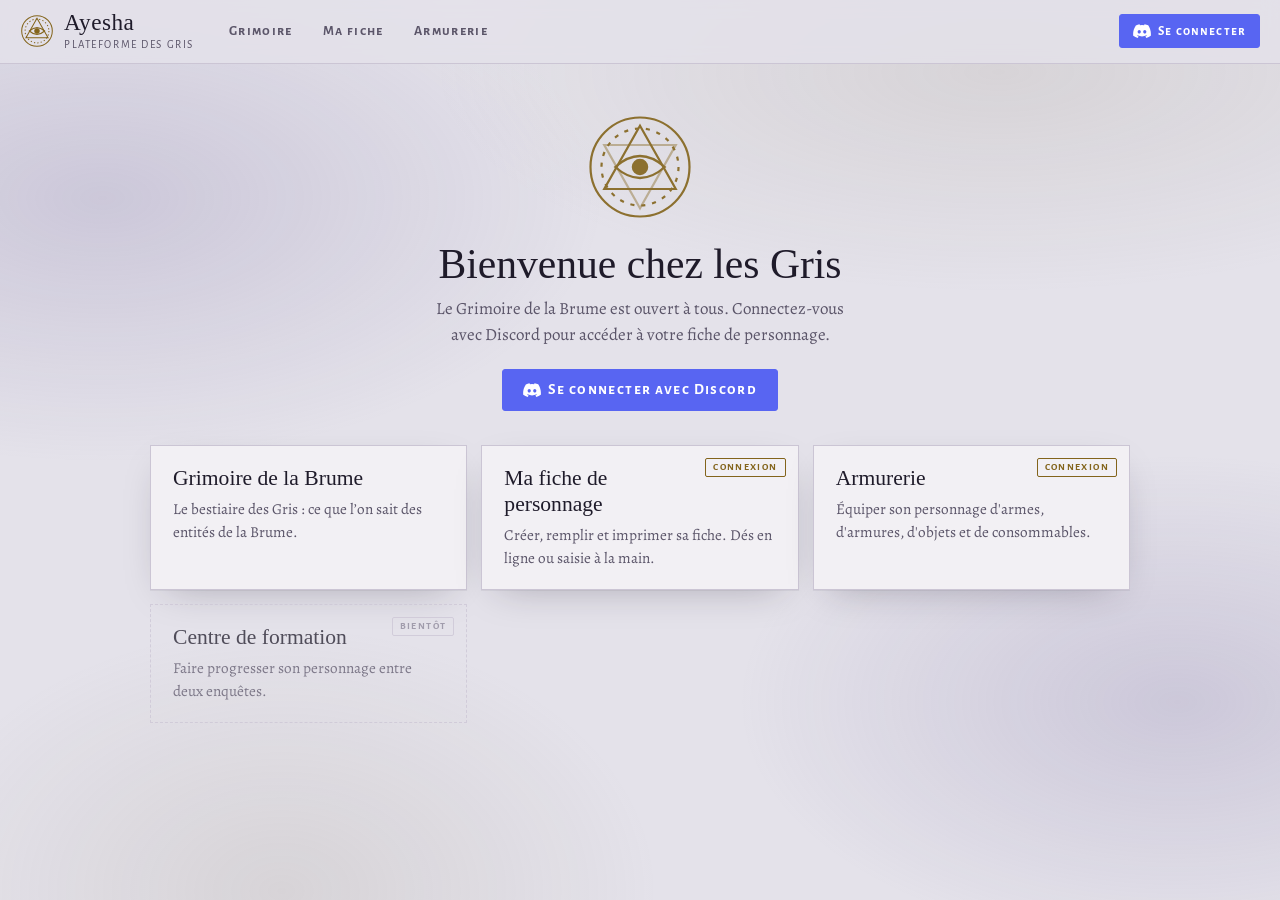
==== commit 41467879: "push 1" ====
--- a/index.html
+++ b/index.html
@@ -12,6 +12,7 @@
 <link rel="stylesheet" href="css/base.css">
 <link rel="stylesheet" href="css/grimoire.css">
 <link rel="stylesheet" href="css/fiche.css">
+<link rel="stylesheet" href="css/armurerie.css">
 <script src="vendor/supabase-2.99.3.js"></script>
 <script type="module" src="js/main.js"></script>
 </head>
--- a/css/fiche.css
+++ b/css/fiche.css
@@ -312,3 +312,11 @@
   .ps{box-shadow:none;margin:0!important;break-after:page}
   .ps:last-child{break-after:auto}
 }
+
+/* Objets & consommables */
+.fichewrap table.objets .otag{display:inline-block;font-family:var(--f-label);font-size:.62rem;letter-spacing:.1em;font-weight:700;color:var(--vert);border:1px solid color-mix(in srgb,var(--vert) 50%,transparent);border-radius:20px;padding:0 7px;margin-top:2px}
+.fichewrap table.objets td.ouse{width:5.5em;text-align:right;vertical-align:middle}
+.fichewrap table.objets .use{color:var(--vert);border-color:color-mix(in srgb,var(--vert) 50%,var(--rule))}
+.fichewrap table.objets .use:hover{background:color-mix(in srgb,var(--vert) 12%,transparent)}
+.fichewrap .add+.add{margin-left:6px}
+.fichewrap.reading table.objets .oq{pointer-events:none}
--- a/css/armurerie.css
+++ b/css/armurerie.css
@@ -0,0 +1,108 @@
+/* =====================================================================
+   Module Armurerie
+   ===================================================================== */
+.m-armurerie{padding:20px 20px 80px}
+.armhead{max-width:1100px;margin:0 auto 14px}
+.armhead h2{font-family:var(--f-display);font-weight:400;font-size:2rem;margin:0;line-height:1.1}
+.armhead p{margin:4px 0 0;color:var(--ink-soft)}
+.m-armurerie .tabs{max-width:1100px;margin:0 auto 18px;display:flex;gap:4px;flex-wrap:wrap;border-bottom:1px solid var(--rule)}
+.m-armurerie .tabs a{font-family:var(--f-label);font-weight:700;font-size:.84rem;letter-spacing:.08em;text-decoration:none;padding:8px 14px;color:var(--ink-soft);border:1px solid transparent;border-bottom:0;margin-bottom:-1px;border-radius:3px 3px 0 0}
+.m-armurerie .tabs a[aria-current="page"]{color:var(--ink);background:var(--page);border-color:var(--rule)}
+.m-armurerie .lbl{font-family:var(--f-label);font-size:.72rem;letter-spacing:.14em;color:var(--ink-soft);font-weight:700}
+.m-armurerie .in{font:inherit;color:var(--ink);background:var(--page-2);border:1px solid var(--rule);border-radius:2px;padding:6px 8px;width:100%}
+.m-armurerie .in:focus{outline:none;border-color:var(--gilt);box-shadow:0 0 0 3px var(--gilt-soft)}
+.m-armurerie .chip{font-family:var(--f-label);font-size:.74rem;letter-spacing:.06em;padding:3px 10px;border:1px solid var(--rule);border-radius:20px;background:transparent;font-weight:700;color:var(--ink-soft)}
+.m-armurerie .chip[aria-pressed="true"]{background:var(--gilt-soft);border-color:var(--gilt);color:var(--ink)}
+.m-armurerie .x{border:0;background:transparent;color:var(--ink-faint);font-size:1.2rem;width:30px;height:30px;border-radius:2px}
+.m-armurerie .x:hover{color:var(--sang);background:var(--sang-soft)}
+.m-armurerie .err{color:var(--sang);font-size:.9rem}
+.m-armurerie .scroll{overflow-x:auto}
+.pos{color:var(--vert)} .neg{color:var(--sang)}
+
+/* Solde dans la barre du haut */
+.slots{display:flex;gap:8px;align-items:center}
+.solde-chip{font-family:var(--f-fell);font-size:1.05rem;text-decoration:none;padding:3px 12px;border:1px solid var(--gilt);border-radius:20px;background:var(--gilt-soft);font-variant-numeric:tabular-nums;white-space:nowrap}
+.solde-chip.neg{border-color:var(--sang);background:var(--sang-soft);color:var(--sang)}
+
+/* Boutique */
+.armlayout{max-width:1100px;margin:0 auto;display:grid;grid-template-columns:290px minmax(0,1fr);gap:22px;align-items:start}
+.compte{background:var(--page);border:1px solid var(--rule);box-shadow:var(--shadow);padding:20px;position:sticky;top:calc(var(--head) + 14px)}
+.compte .solde{font-family:var(--f-display);font-size:2.4rem;line-height:1.1;font-variant-numeric:tabular-nums;color:var(--gilt);margin-top:2px}
+.compte .solde.neg{color:var(--sang)}
+.releve{list-style:none;margin:6px 0 8px;padding:0;font-size:.9rem}
+.releve li{display:grid;grid-template-columns:minmax(0,1fr) auto;gap:0 10px;padding:6px 0;border-bottom:1px dotted var(--rule)}
+.releve .d{grid-column:1/-1;font-family:var(--f-label);font-size:.66rem;letter-spacing:.08em;color:var(--ink-faint)}
+.releve .m{min-width:0;overflow-wrap:anywhere}
+.releve b{font-weight:700;font-variant-numeric:tabular-nums;white-space:nowrap}
+.shopbar{display:flex;gap:10px;flex-wrap:wrap;align-items:center;justify-content:space-between;margin-bottom:12px}
+.shopbar .chips{display:flex;gap:6px;flex-wrap:wrap}
+.shopbar .search{font:inherit;font-size:.95rem;padding:7px 10px;border:1px solid var(--rule);border-radius:3px;background:var(--page);color:var(--ink);width:min(240px,100%)}
+.items{display:grid;grid-template-columns:repeat(auto-fill,minmax(250px,1fr));gap:12px}
+.item{background:var(--page);border:1px solid var(--rule);padding:14px 16px 12px;display:flex;flex-direction:column;gap:6px;border-top:3px solid var(--gilt)}
+.item.cat-arme{border-top-color:var(--sang)} .item.cat-armure{border-top-color:var(--azur)} .item.cat-consommable{border-top-color:var(--vert)} .item.cat-artefact{border-top-color:#7a5aa6}
+.item .ic{font-family:var(--f-label);font-size:.66rem;letter-spacing:.16em;font-weight:700;color:var(--ink-soft);text-transform:uppercase}
+.item h3{font-family:var(--f-fell);font-weight:400;font-size:1.3rem;margin:0;line-height:1.15}
+.carac{display:flex;flex-wrap:wrap;gap:2px 12px;font-family:var(--f-label);font-size:.76rem;letter-spacing:.04em;color:var(--ink-soft)}
+.carac b{color:var(--ink)}
+.carac .eff{font-family:var(--f-body);font-style:italic;letter-spacing:0;font-size:.88rem;flex-basis:100%}
+.item .desc{margin:0;color:var(--ink-soft);font-size:.92rem}
+.item .buy{margin-top:auto;padding-top:8px;display:flex;align-items:center;gap:8px;flex-wrap:wrap;border-top:1px dotted var(--rule)}
+.item .prix{font-family:var(--f-fell);font-size:1.3rem;font-variant-numeric:tabular-nums;margin-right:auto}
+.item .qte{display:inline-flex;align-items:center;gap:2px}
+.item .qin{width:2.6em;text-align:center;font:inherit;border:1px solid var(--rule);background:var(--page-2);color:var(--ink);border-radius:2px;padding:2px}
+.item .manque{font-size:.8rem;color:var(--sang);text-align:right;font-style:italic}
+.m-armurerie .banner{max-width:none}
+.m-armurerie .banner a{color:inherit;font-weight:700}
+
+/* Comptes (MJ) */
+.tous{max-width:1100px;margin:0 auto 18px;background:var(--page);border:1px solid var(--rule);padding:14px 16px}
+.tous h3{font-family:var(--f-fell);font-weight:400;font-size:1.25rem;margin:0}
+.mvt{display:grid;grid-template-columns:7em minmax(8em,1fr) auto auto;gap:6px;align-items:center}
+.mvt .eur{text-align:right}
+table.comptes{max-width:1100px;margin:0 auto;width:100%;border-collapse:collapse;background:var(--page);border:1px solid var(--rule)}
+table.comptes th{font-family:var(--f-label);font-size:.7rem;letter-spacing:.1em;color:var(--ink-soft);text-align:left;font-weight:700;padding:10px 10px 6px;border-bottom:1px solid var(--rule)}
+table.comptes td{padding:8px 10px;border-bottom:1px dotted var(--rule);vertical-align:middle}
+table.comptes .r{text-align:right;white-space:nowrap}
+table.comptes td.solde{font-family:var(--f-fell);font-size:1.2rem;font-variant-numeric:tabular-nums}
+table.comptes tr.relrow td{background:var(--page-2);padding:4px 16px 8px}
+table.comptes tfoot td{font-family:var(--f-label);font-size:.76rem;letter-spacing:.08em;color:var(--ink-soft);border-bottom:0}
+
+/* Catalogue (MJ) */
+.catbar{max-width:1100px;margin:0 auto 12px;display:flex;justify-content:space-between;align-items:center;gap:12px;flex-wrap:wrap}
+table.cat{max-width:1100px;margin:0 auto;width:100%;border-collapse:collapse;background:var(--page);border:1px solid var(--rule)}
+table.cat td{padding:8px 10px;border-bottom:1px dotted var(--rule);vertical-align:middle}
+table.cat td:first-child{width:100%}
+table.cat .r{text-align:right;white-space:nowrap;font-family:var(--f-fell);font-size:1.1rem}
+table.cat tr.cathead th{text-align:left;font-family:var(--f-label);font-size:.74rem;letter-spacing:.14em;color:var(--gilt);padding:14px 10px 4px;border-bottom:1px solid var(--rule)}
+table.cat tr.cathead small{color:var(--ink-faint);margin-left:6px}
+table.cat tr.masque td{opacity:.55}
+table.cat tr.masque td:nth-child(3){opacity:1}
+.itemform{display:grid;grid-template-columns:1fr 1fr;gap:10px 12px}
+.itemform label{display:flex;flex-direction:column;gap:3px}
+.itemform .lbl small{font-weight:500;letter-spacing:.02em;color:var(--ink-faint)}
+.itemform .w2{grid-column:1/-1}
+.itemform .check{flex-direction:row;align-items:center;gap:8px}
+.itemform .in{font:inherit;color:var(--ink);background:var(--page-2);border:1px solid var(--rule);border-radius:2px;padding:6px 8px;width:100%}
+.itemform .err{color:var(--sang);font-size:.9rem}
+.itemform .lbl{font-family:var(--f-label);font-size:.7rem;letter-spacing:.12em;color:var(--ink-soft);font-weight:700}
+
+@media (max-width:860px){
+  .m-armurerie{padding:12px 10px 60px}
+  .armlayout{grid-template-columns:1fr}
+  .compte{position:static}
+  .mvt{grid-template-columns:1fr 1fr}
+  .mvt .in:nth-child(2){grid-column:2/3}
+  table.comptes thead{display:none}
+  table.comptes tr{display:grid;grid-template-columns:1fr auto;padding:8px 10px;border-bottom:1px solid var(--rule)}
+  table.comptes td{border:0;padding:3px 0}
+  table.comptes td:nth-child(4){grid-column:1/-1}
+  table.comptes tr.relrow{display:block}
+  table.comptes tfoot tr{display:flex;justify-content:space-between}
+  .itemform{grid-template-columns:1fr}
+  .slots .solde-chip{font-size:.95rem;padding:2px 10px}
+}
+.reldet{margin-top:14px}
+.reldet summary{cursor:pointer;list-style:none;display:flex;align-items:center;gap:6px}
+.reldet summary::-webkit-details-marker{display:none}
+.reldet summary::after{content:"▾";font-size:.8rem;transition:transform .15s}
+.reldet:not([open]) summary::after{transform:rotate(-90deg)}
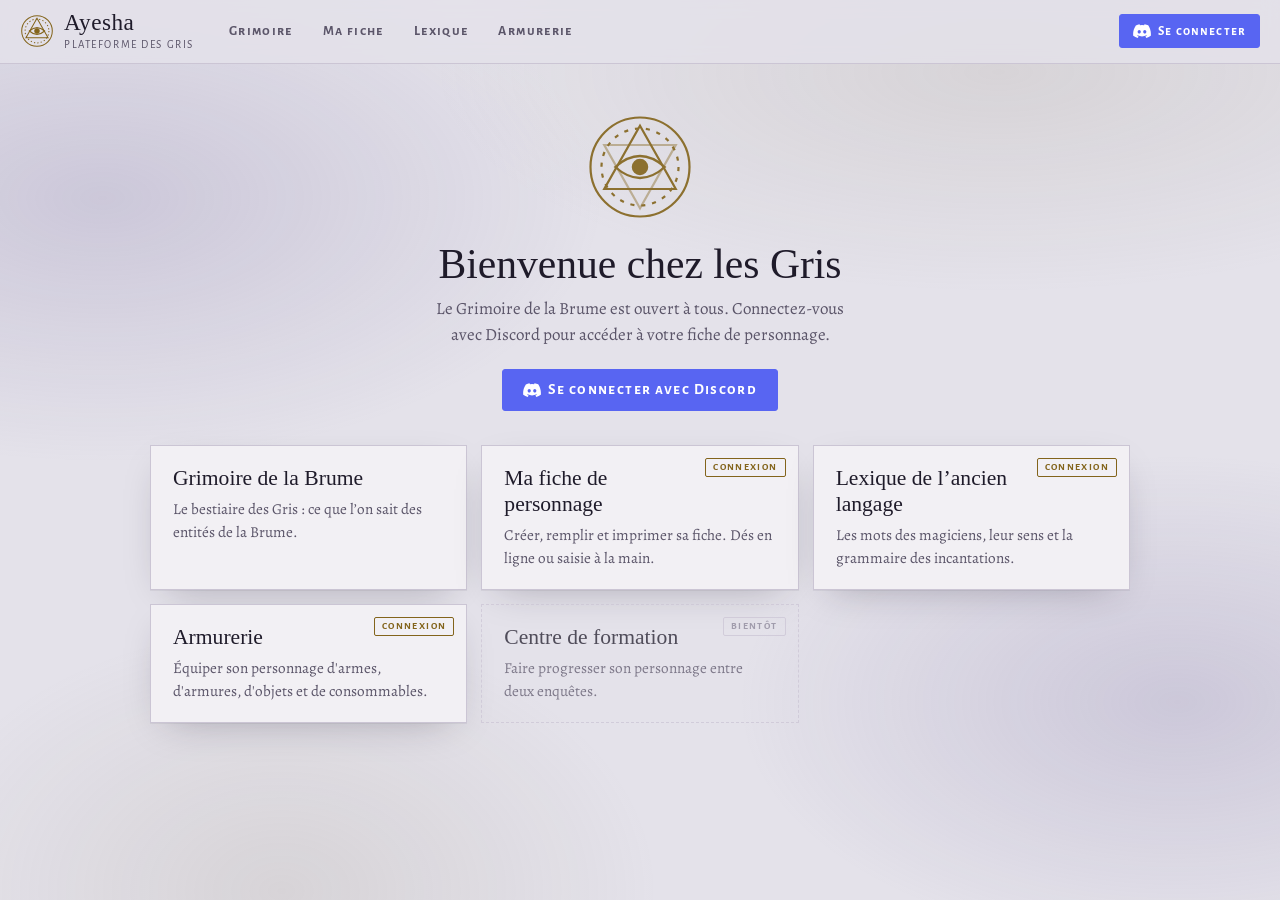
==== commit ebedf25d: "Lexique de l'ancien langage et compositeur de sorts du Magicien - Table « lexique » (schema.sql) et " ====
--- a/index.html
+++ b/index.html
@@ -13,8 +13,23 @@
 <link rel="stylesheet" href="css/grimoire.css">
 <link rel="stylesheet" href="css/fiche.css">
 <link rel="stylesheet" href="css/armurerie.css">
+<link rel="stylesheet" href="css/lexique.css">
 <script src="vendor/supabase-2.99.3.js"></script>
-<script type="module" src="js/main.js"></script>
+<script>
+  /* Si le code du site ne démarre pas (fichier manquant ou pas à jour), le dire au lieu de rester sur « Ouverture… » */
+  function ayeshaEchec(detail) {
+    if (window.__ayeshaPret) return;
+    var v = document.getElementById('view'); if (!v) return;
+    v.innerHTML = '<div class="panel center"><h2>Le site n\u2019a pas pu démarrer</h2>'
+      + '<p>Un fichier du site est manquant, mal placé ou pas à jour sur GitHub.</p>'
+      + (detail ? '<p class="hint">' + String(detail).replace(/[<&]/g, function (c) { return c === '<' ? '&lt;' : '&amp;'; }) + '</p>' : '')
+      + '<p class="hint">Plus de détails : touche F12, onglet « Console ».</p>'
+      + '<button class="btn" onclick="location.reload()">Recharger</button></div>';
+  }
+  window.addEventListener('error', function (e) { ayeshaEchec(e.message); });
+  setTimeout(function () { ayeshaEchec(''); }, 20000);
+</script>
+<script type="module" src="js/main.js" onerror="ayeshaEchec('Impossible de charger js/main.js ou un des fichiers qu\u2019il utilise.')"></script>
 </head>
 <body>
 <div class="app">
--- a/css/fiche.css
+++ b/css/fiche.css
@@ -320,3 +320,46 @@
 .fichewrap table.objets .use:hover{background:color-mix(in srgb,var(--vert) 12%,transparent)}
 .fichewrap .add+.add{margin-left:6px}
 .fichewrap.reading table.objets .oq{pointer-events:none}
+
+/* Équipement porté : une case par emplacement */
+.fichewrap .cases{display:grid;grid-template-columns:repeat(4,minmax(0,1fr));gap:8px}
+.fichewrap .case{border:1px solid var(--rule);background:var(--page);padding:8px 10px 8px;display:flex;flex-direction:column;gap:2px;min-height:76px;position:relative}
+.fichewrap .case.arme{border-top:2px solid var(--sang)}
+.fichewrap .case.deux{grid-column:span 2}
+.fichewrap .case.vide{background:transparent;border-style:dashed}
+.fichewrap .case .cl{font-family:var(--f-label);font-size:.66rem;letter-spacing:.14em;font-weight:700;color:var(--ink-soft);text-transform:uppercase}
+.fichewrap .case .cn{font-family:var(--f-fell);font-size:1.08rem;line-height:1.2;padding-right:3.6em}
+.fichewrap .case .cn.none{color:var(--ink-faint)}
+.fichewrap .case .cs{font-family:var(--f-label);font-size:.74rem;letter-spacing:.04em;color:var(--ink-soft)}
+.fichewrap .case .cs b{color:var(--gilt)}
+.fichewrap .case .ce{font-size:.82rem;font-style:italic;color:var(--ink-soft);line-height:1.3}
+.fichewrap .case .ranger{position:absolute;top:6px;right:6px}
+.fichewrap .totaux{display:flex;flex-wrap:wrap;gap:6px 26px;margin-top:10px;padding-top:8px;border-top:1px dotted var(--rule);font-family:var(--f-label);font-size:.78rem;letter-spacing:.08em;color:var(--ink-soft)}
+.fichewrap .totaux b{font-family:var(--f-fell);font-size:1.25rem;letter-spacing:0;color:var(--ink);font-weight:400;margin-left:4px}
+
+/* Inventaire */
+.fichewrap .invlist{display:flex;flex-direction:column}
+.fichewrap .poss{padding:7px 0;border-bottom:1px dotted var(--rule)}
+.fichewrap .poss .pl1{display:grid;grid-template-columns:minmax(0,1fr) auto auto;gap:10px;align-items:end}
+.fichewrap .poss .pn{font-family:var(--f-fell);font-size:1.05rem}
+.fichewrap .poss .pq{display:inline-flex;align-items:baseline;gap:2px;color:var(--ink-soft);font-family:var(--f-fell)}
+.fichewrap .poss .pq .in{width:2.6em;text-align:center}
+.fichewrap .poss .pact{display:inline-flex;gap:4px;align-items:center}
+.fichewrap .poss .pl2{display:flex;flex-wrap:wrap;gap:6px 10px;margin-top:4px;font-size:.88rem}
+.fichewrap .poss .pl2 .sel,.fichewrap .poss .pl2 .in{width:auto;min-width:5.5em;font-size:.88rem;padding:2px}
+.fichewrap .poss .pl2 .in.eff{flex:1;min-width:12em}
+.fichewrap .poss .psum{display:none;font-size:.84rem;color:var(--ink-soft);font-style:italic;margin-top:2px}
+.fichewrap.reading .poss .psum{display:block}
+.fichewrap .equip{color:var(--gilt);border-color:color-mix(in srgb,var(--gilt) 50%,var(--rule))}
+.fichewrap .use{color:var(--vert);border-color:color-mix(in srgb,var(--vert) 50%,var(--rule))}
+.fichewrap .poss.t-arme .pn{border-left:2px solid var(--sang);padding-left:6px}
+.fichewrap .poss.t-armure .pn{border-left:2px solid var(--azur);padding-left:6px}
+.fichewrap .poss.t-consommable .pn{border-left:2px solid var(--vert);padding-left:6px}
+.fichewrap.readonly .ranger,.fichewrap.readonly .pact button{display:none}
+@media (max-width:860px){
+  .fichewrap .cases{grid-template-columns:repeat(2,minmax(0,1fr))}
+  .fichewrap .poss .pl1{grid-template-columns:minmax(0,1fr) auto}
+  .fichewrap .poss .pact{grid-column:1/-1;justify-content:flex-end}
+}
+.fichewrap .poss .pf{display:inline-flex;align-items:baseline;gap:4px;font-family:var(--f-label);font-size:.7rem;letter-spacing:.08em;color:var(--ink-soft);font-weight:700}
+.fichewrap .poss .pf .in,.fichewrap .poss .pf .sel{min-width:3.6em;width:4.2em;font-family:var(--f-body);letter-spacing:0;font-weight:400}
--- a/css/armurerie.css
+++ b/css/armurerie.css
@@ -106,3 +106,4 @@
 .reldet summary::-webkit-details-marker{display:none}
 .reldet summary::after{content:"▾";font-size:.8rem;transition:transform .15s}
 .reldet:not([open]) summary::after{transform:rotate(-90deg)}
+.carac .empl{font-weight:700;color:var(--gilt);letter-spacing:.06em}
--- a/css/lexique.css
+++ b/css/lexique.css
@@ -0,0 +1,81 @@
+/* =====================================================================
+   Lexique de l'ancien langage : page Lexique + outils du Magicien
+   ===================================================================== */
+.m-lexique{padding:20px 20px 80px;max-width:1140px;margin:0 auto;display:grid;grid-template-columns:minmax(0,1fr) 280px;gap:0 26px;align-items:start}
+.lexhead{grid-column:1/-1;display:flex;justify-content:space-between;align-items:flex-end;gap:12px;flex-wrap:wrap;margin-bottom:12px}
+.lexhead h2{font-family:var(--f-display);font-weight:400;font-size:2rem;margin:0;line-height:1.1}
+.lexhead p{margin:4px 0 0;color:var(--ink-soft)}
+.lexbar{grid-column:1/-1;display:flex;gap:10px;flex-wrap:wrap;align-items:center;margin-bottom:14px}
+.lexbar .search,.lexpick .search{font:inherit;font-size:.95rem;padding:7px 10px;border:1px solid var(--rule);border-radius:3px;background:var(--page);color:var(--ink);width:min(320px,100%)}
+.lexbar .chips{display:flex;gap:6px;flex-wrap:wrap}
+.m-lexique .chip{font-family:var(--f-label);font-size:.74rem;letter-spacing:.06em;padding:3px 10px;border:1px solid var(--rule);border-radius:20px;background:transparent;font-weight:700;color:var(--ink-soft)}
+.m-lexique .chip[aria-pressed="true"]{background:var(--gilt-soft);border-color:var(--gilt);color:var(--ink)}
+.lexsec{margin-bottom:22px}
+.lexsec h3{font-family:var(--f-label);font-size:.78rem;letter-spacing:.16em;color:var(--gilt);margin:0 0 8px;font-weight:700;text-transform:uppercase}
+.lexsec h3 small{color:var(--ink-faint);margin-left:6px}
+.lexgrid{display:grid;grid-template-columns:repeat(auto-fill,minmax(170px,1fr));gap:8px}
+.lexcard{background:var(--page);border:1px solid var(--rule);padding:9px 11px;display:flex;flex-direction:column;gap:1px}
+.lexcard .an{font-family:var(--f-fell);font-size:1.18rem;line-height:1.15}
+.lexcard .fr{font-size:.9rem;color:var(--ink-soft);font-style:italic}
+.lexcard .nt{font-size:.8rem;color:var(--ink-faint);margin-top:2px}
+.lexcard.masque{opacity:.55;border-style:dashed}
+.lexcard .mjact{display:flex;gap:8px;align-items:center;margin-top:6px}
+.lexcard .mjact .x{margin-left:auto;border:0;background:transparent;color:var(--ink-faint);font-size:1.1rem;width:26px;height:26px}
+.lexcard .mjact .x:hover{color:var(--sang)}
+.gram{position:sticky;top:calc(var(--head) + 14px);background:var(--page);border:1px solid var(--rule);padding:14px 16px;font-size:.9rem}
+.gram h3{font-family:var(--f-fell);font-weight:400;font-size:1.25rem;margin:0 0 6px}
+.gram table{border-collapse:collapse;width:100%;margin-bottom:8px}
+.gram td{padding:4px 0;border-bottom:1px dotted var(--rule);vertical-align:top}
+.gram td.p{font-family:var(--f-fell);font-size:1.1rem;text-align:right;white-space:nowrap;padding-left:8px;color:var(--gilt)}
+.gram p{color:var(--ink-soft);margin:6px 0 0}
+.m-lexique .itemform{display:grid;grid-template-columns:1fr 1fr;gap:10px 12px}
+.m-lexique .itemform label,.modal .itemform label{display:flex;flex-direction:column;gap:3px}
+.modal #lexform{display:grid;grid-template-columns:1fr 1fr;gap:10px 12px}
+.modal #lexform .w2{grid-column:1/-1}
+.modal #lexform .check{flex-direction:row;align-items:center;gap:8px}
+.modal #lexform .in{font:inherit;color:var(--ink);background:var(--page-2);border:1px solid var(--rule);border-radius:2px;padding:6px 8px;width:100%}
+.modal #lexform .lbl{font-family:var(--f-label);font-size:.7rem;letter-spacing:.12em;color:var(--ink-soft);font-weight:700}
+.modal #lexform .err{color:var(--sang);font-size:.9rem}
+@media (max-width:860px){
+  .m-lexique{grid-template-columns:1fr;padding:12px 12px 60px}
+  .gram{position:static;margin-top:10px}
+  .modal #lexform{grid-template-columns:1fr}
+}
+
+/* --- Fiche du Magicien : apprendre un mot, composer un sort --- */
+.fichewrap .lexpick{margin:12px 0 4px;border:1px dashed var(--rule);padding:10px 12px}
+.fichewrap .lexpick .search{display:block;margin:6px 0 8px;width:min(420px,100%)}
+.fichewrap .lexres{max-height:260px;overflow:auto;display:flex;flex-direction:column;gap:8px;padding-right:4px}
+.fichewrap .lexh{font-family:var(--f-label);font-size:.68rem;letter-spacing:.14em;color:var(--gilt);font-weight:700;text-transform:uppercase;margin-bottom:3px}
+.fichewrap .lexh small{color:var(--ink-faint)}
+.fichewrap .lexchips{display:flex;flex-wrap:wrap;gap:4px}
+.fichewrap .lexw{display:inline-flex;align-items:baseline;gap:6px;border:1px solid var(--rule);background:var(--page);padding:2px 9px;border-radius:2px;font-size:.88rem}
+.fichewrap .lexw b{font-family:var(--f-fell);font-weight:400;font-size:1rem}
+.fichewrap .lexw span{color:var(--ink-soft);font-style:italic;font-size:.82rem}
+.fichewrap .lexw:hover{border-color:var(--gilt);background:var(--gilt-soft)}
+.fichewrap .lexw.su{opacity:.45;cursor:default;background:transparent}
+.fichewrap .lexw.su::after{content:"✓";color:var(--vert);margin-left:2px}
+.fichewrap .lexpick .add{margin-top:8px}
+.fichewrap table.mots .sel{font-size:.88rem}
+.fichewrap .wordpick{display:flex;flex-wrap:wrap;gap:5px;align-items:center}
+.fichewrap .wchip{display:inline-flex;align-items:baseline;gap:6px;border:1px solid var(--rule);background:var(--page);padding:3px 10px;border-radius:2px;border-left:3px solid var(--ink-faint)}
+.fichewrap .wchip b{font-family:var(--f-fell);font-weight:400;font-size:1.02rem}
+.fichewrap .wchip span{font-size:.8rem;color:var(--ink-soft);font-style:italic}
+.fichewrap .wchip:hover{background:var(--gilt-soft)}
+.fichewrap .c-verbe{border-left-color:var(--sang)} .fichewrap .c-nom{border-left-color:var(--azur)} .fichewrap .c-adjectif{border-left-color:var(--vert)} .fichewrap .c-propre{border-left-color:var(--gilt)}
+.fichewrap .propre{display:inline-flex;gap:3px;align-items:center;margin-left:6px}
+.fichewrap .propre .in{width:11em;font-size:.88rem;padding:2px 4px}
+.fichewrap .seq{margin-top:10px}
+.fichewrap .seqchips{display:flex;flex-wrap:wrap;gap:4px;align-items:center}
+.fichewrap .sq{display:inline-flex;align-items:center;gap:4px;font-family:var(--f-fell);font-size:1.02rem;border:1px solid var(--gilt);background:var(--gilt-soft);padding:1px 4px 1px 9px;border-left-width:3px}
+.fichewrap .sq button{border:0;background:transparent;color:var(--ink-faint);font-size:1rem;line-height:1;padding:0 3px}
+.fichewrap .sq button:hover{color:var(--sang)}
+.fichewrap .seqchips .plus{color:var(--ink-faint)}
+.fichewrap .seqchips .linkbtn{margin-left:8px;font-size:.82rem}
+.fichewrap .incant{display:flex;align-items:center;gap:10px;flex-wrap:wrap;margin-top:8px}
+.fichewrap .incant .formule{font-family:var(--f-fell);font-style:italic;font-size:1.35rem;color:var(--gilt)}
+.fichewrap .seq .sens{font-size:.85rem;color:var(--ink-soft);margin-top:2px}
+.fichewrap.reading .lexpick{display:none}
+.fichewrap.readonly .propre{display:none}
+.lexcard .mjact .linkbtn{font-family:var(--f-label);font-size:.74rem;letter-spacing:.06em;font-weight:700}
+.lexcard .mjact .chip{font-size:.66rem;padding:1px 8px}
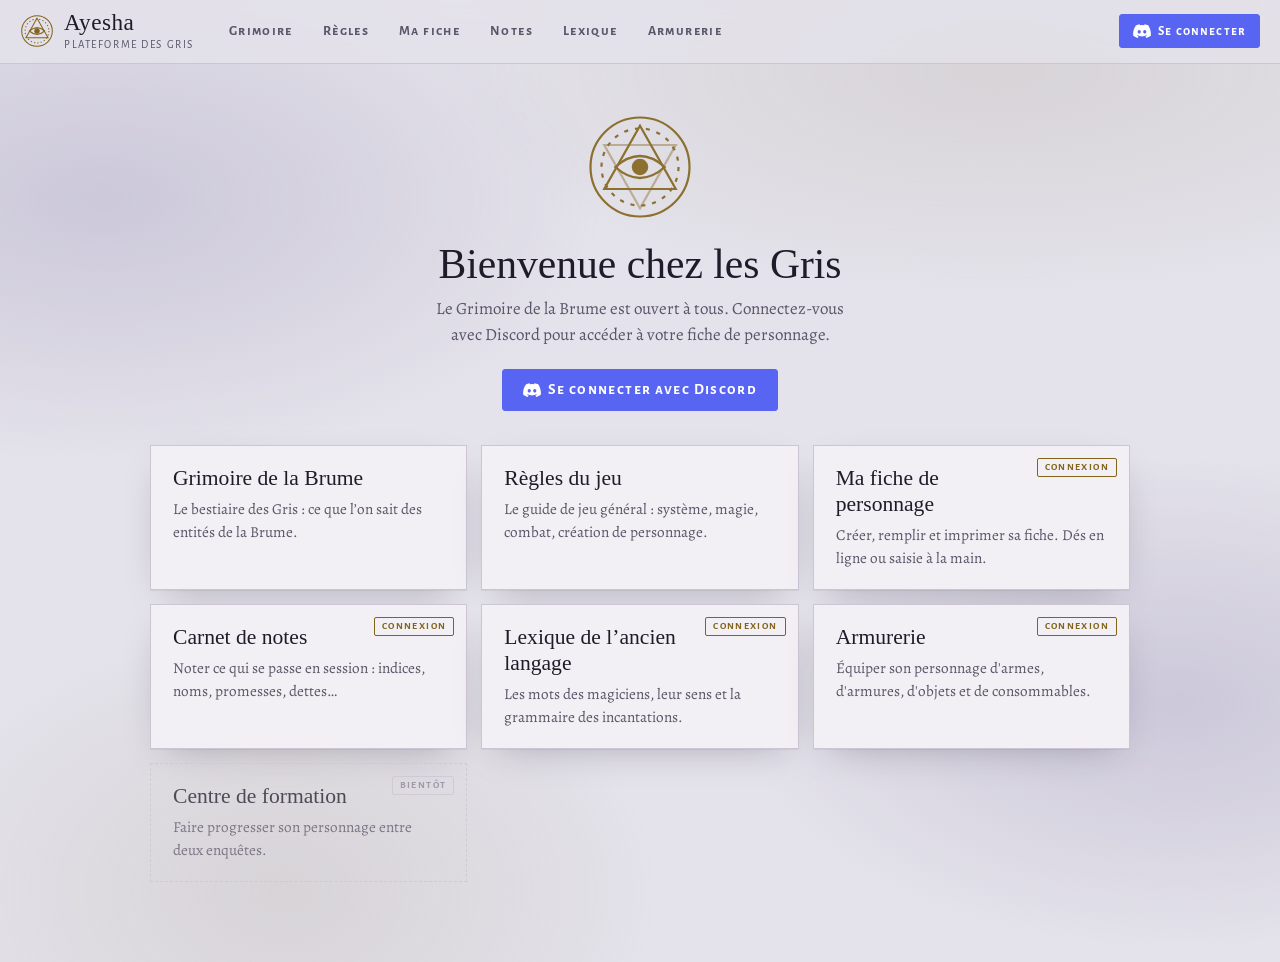
==== commit 5dd33e94: "Règles en ligne, carnet de notes, pantin gothique du Sorcier - Page Règles (publique) : guide de jeu" ====
--- a/index.html
+++ b/index.html
@@ -14,6 +14,9 @@
 <link rel="stylesheet" href="css/fiche.css">
 <link rel="stylesheet" href="css/armurerie.css">
 <link rel="stylesheet" href="css/lexique.css">
+<link rel="stylesheet" href="css/sorcier.css">
+<link rel="stylesheet" href="css/regles.css">
+<link rel="stylesheet" href="css/notes.css">
 <script src="vendor/supabase-2.99.3.js"></script>
 <script>
   /* Si le code du site ne démarre pas (fichier manquant ou pas à jour), le dire au lieu de rester sur « Ouverture… » */
--- a/css/sorcier.css
+++ b/css/sorcier.css
@@ -0,0 +1,106 @@
+/* =====================================================================
+   Sorcier : silhouette du corps et préparation des sacrifices
+   ===================================================================== */
+.fichewrap .sorc{display:grid;grid-template-columns:290px minmax(0,1fr);gap:8px 26px;align-items:start;margin:4px 0 10px}
+.fichewrap .corpsfig{display:flex;flex-direction:column;align-items:center;gap:6px}
+.silhouette{width:100%;max-width:290px;height:auto;display:block;overflow:visible}
+/* Décor gothique : arche, cercle, fils */
+.silhouette .decor *{fill:none;stroke:var(--ink-faint);stroke-width:1;vector-effect:non-scaling-stroke}
+.silhouette .decor .arche{stroke:var(--ink-soft);stroke-width:1.4}
+.silhouette .decor .arche.fine{stroke:var(--ink-faint);stroke-width:.8}
+.silhouette .decor .rosace circle{stroke:var(--sang);stroke-width:1}
+.silhouette .decor .vitruve{stroke:var(--sang);opacity:.55;stroke-width:1}
+.silhouette .decor .vitruve.tic{stroke-dasharray:1 7.4;stroke-width:3;opacity:.4}
+.silhouette .decor .sol{stroke:var(--ink-faint)}
+.silhouette .decor .fils path{stroke:var(--ink-faint);stroke-width:.6;stroke-dasharray:2 2.5;opacity:.85}
+.silhouette .decor .croix path{stroke:var(--ink-soft);stroke-width:3;stroke-linecap:round}
+.silhouette .decor .croix circle{fill:var(--sang);stroke:none}
+/* Le pantin */
+.silhouette .base>*{fill:var(--page-2);stroke:var(--ink);stroke-width:1.3;stroke-linejoin:round}
+.silhouette .base .cote{fill:none;stroke:var(--ink-faint);stroke-width:.8}
+.silhouette .artic{pointer-events:none}
+.silhouette .artic circle{fill:var(--page);stroke:var(--ink);stroke-width:1.1}
+.silhouette .artic .rivet{fill:var(--ink);stroke:none}
+.silhouette .z>*{fill:var(--page-2);stroke:var(--ink);stroke-width:1.3;stroke-linejoin:round;transition:fill .15s,stroke-width .15s,stroke .15s}
+.silhouette .z{cursor:pointer;outline:none}
+.silhouette .z .lines{fill:none;stroke-width:2.6;stroke-linecap:round}
+.silhouette .z .ring{fill:none;stroke:var(--gilt);stroke-dasharray:2 3}
+.silhouette .z .hit{fill:none;stroke:transparent;stroke-width:12;pointer-events:stroke}
+.silhouette .z .ame{fill:var(--gilt);stroke:var(--gilt)}
+.silhouette [data-zone="XI"]>*{fill:color-mix(in srgb,var(--sang) 55%,var(--page-2));stroke:var(--sang)}
+.silhouette [data-zone="VI"]>*,.silhouette [data-zone="VIb"]>*{fill:var(--ink)}
+.silhouette .z:hover>*:not(.hit),.silhouette .z:focus-visible>*:not(.hit){stroke:var(--sang);stroke-width:2.2}
+.silhouette .z-temp>*:not(.hit){fill:var(--page)!important;stroke:var(--gilt)!important;stroke-dasharray:3 2.5;opacity:.85}
+.silhouette .z-temp .lines{stroke-dasharray:2 2}
+.silhouette .z-def>*:not(.hit){fill:var(--ink-faint)!important;stroke:var(--ink-faint)!important;stroke-dasharray:none;opacity:.5}
+.silhouette .z.sel>*:not(.hit){fill:color-mix(in srgb,var(--sang) 35%,var(--page-2))!important;stroke:var(--sang)!important;stroke-width:2.2;stroke-dasharray:none;opacity:1}
+.silhouette .z.act>*:not(.hit){stroke-width:2.8;filter:drop-shadow(0 0 3px var(--sang))}
+.silhouette .z .lines,.silhouette .z.sel .lines,.silhouette .z-temp .lines{fill:none!important}
+.silhouette .v{font-family:var(--f-fell);font-size:13px;fill:var(--sang);text-anchor:middle;dominant-baseline:middle;pointer-events:none;paint-order:stroke;stroke:var(--page);stroke-width:3px;stroke-linejoin:round}
+.silhouette .v-ame{fill:var(--page);stroke:none;font-size:9px;font-family:var(--f-label);font-weight:700}
+.silhouette .v-temp{fill:var(--gilt)}
+.silhouette .v-def{fill:var(--ink-faint)}
+.fichewrap .corpsfig .leg{display:flex;flex-wrap:wrap;gap:4px 12px;justify-content:center;font-family:var(--f-label);font-size:.66rem;letter-spacing:.08em;color:var(--ink-soft)}
+.fichewrap .corpsfig .leg span::before{content:"";display:inline-block;width:10px;height:10px;margin-right:4px;vertical-align:-1px;border:1.3px solid var(--ink);background:var(--page-2)}
+.fichewrap .corpsfig .leg .l-temp::before{background:transparent;border-style:dashed;border-color:var(--gilt)}
+.fichewrap .corpsfig .leg .l-def::before{border-color:var(--ink-faint);background:var(--ink-faint);opacity:.6}
+.fichewrap .corpsfig .leg .l-sel::before{border-color:var(--sang);background:color-mix(in srgb,var(--sang) 35%,var(--page-2))}
+.fichewrap .sorcpanel{display:flex;flex-direction:column;gap:12px;min-width:0}
+.fichewrap .zd{border:1px solid var(--rule);background:var(--page);padding:10px 12px}
+.fichewrap .zd .zt{display:flex;align-items:baseline;gap:8px;flex-wrap:wrap}
+.fichewrap .zd .zt .rn{font-family:var(--f-fell);color:var(--sang)}
+.fichewrap .zd .zt b{font-family:var(--f-fell);font-weight:400;font-size:1.3rem}
+.fichewrap .zd .etat{margin-left:auto;font-family:var(--f-label);font-size:.68rem;letter-spacing:.1em;font-weight:700;color:var(--vert)}
+.fichewrap .zd .e-temp{color:var(--gilt)} .fichewrap .zd .e-def{color:var(--ink-faint)}
+.fichewrap .zd .zv{display:flex;flex-wrap:wrap;gap:4px 18px;margin:4px 0 6px;font-family:var(--f-label);font-size:.78rem;letter-spacing:.04em;color:var(--ink-soft)}
+.fichewrap .zd .zv b{font-family:var(--f-fell);font-size:1.15rem;color:var(--ink);font-weight:400;letter-spacing:0}
+.fichewrap .zd .zc{font-size:.88rem;color:var(--ink-soft);font-style:italic}
+.fichewrap .zd .zc .lbl{font-style:normal;display:block;font-size:.64rem;margin-bottom:1px}
+.fichewrap .zd .za{display:flex;flex-wrap:wrap;gap:6px;margin-top:8px}
+.fichewrap .mini.danger{color:var(--sang);border-color:color-mix(in srgb,var(--sang) 45%,var(--rule))}
+.fichewrap .prep{border:1px dashed var(--sang);background:var(--sang-soft);padding:10px 12px}
+.fichewrap .prep.vide{border-color:var(--rule);background:transparent}
+.fichewrap .prep ul{list-style:none;margin:6px 0;padding:0}
+.fichewrap .prep li{display:grid;grid-template-columns:minmax(0,1fr) auto 2.5em 28px;gap:8px;align-items:center;padding:3px 0;border-bottom:1px dotted var(--rule)}
+.fichewrap .prep li b{font-family:var(--f-fell);font-size:1.1rem;font-weight:400;text-align:right}
+.fichewrap .prep .m{font-family:var(--f-label);font-size:.66rem;letter-spacing:.08em;font-weight:700;color:var(--gilt)}
+.fichewrap .prep .m-def{color:var(--sang)}
+.fichewrap .prep .tot{display:flex;align-items:baseline;gap:18px;flex-wrap:wrap;font-family:var(--f-label);font-size:.8rem;letter-spacing:.06em;color:var(--ink-soft)}
+.fichewrap .prep .tot b{font-family:var(--f-fell);font-size:1.4rem;color:var(--ink);font-weight:400}
+.fichewrap .prep .tot label{display:inline-flex;align-items:baseline;gap:6px}
+.fichewrap .prep .tot .in{width:3.4em;text-align:center;border-bottom:1px solid var(--sang);font-family:var(--f-fell);font-size:1.15rem}
+.fichewrap .prep .chance{margin-top:6px;font-size:.95rem}
+.fichewrap .prep .chance .ok{color:var(--vert)} .fichewrap .prep .chance .ko{color:var(--sang)}
+.fichewrap .prep .cout{font-size:.88rem;color:var(--sang);margin-top:2px}
+.fichewrap .prep .row{display:flex;gap:8px;margin-top:10px}
+.fichewrap .minuit{display:flex;justify-content:flex-start}
+.fichewrap .hist{list-style:none;margin:0;padding:0;font-size:.82rem;color:var(--ink-soft)}
+.fichewrap .hist li{padding:2px 0;border-bottom:1px dotted var(--rule)}
+.fichewrap .stat .meta .perte{color:var(--sang)}
+.fichewrap .stat .meta .perte b{color:var(--sang)}
+.fichewrap .case.bloquee{background:repeating-linear-gradient(-45deg,transparent 0 6px,color-mix(in srgb,var(--ink-faint) 18%,transparent) 6px 7px)}
+.fichewrap.readonly .za,.fichewrap.readonly .prep .row,.fichewrap.readonly .minuit{display:none}
+@media (max-width:860px){
+  .fichewrap .sorc{grid-template-columns:1fr}
+  .silhouette{max-width:220px}
+}
+/* Impression */
+.ps-sorc{display:grid;grid-template-columns:1fr 36mm;gap:4mm;align-items:start}
+.ps-sil{width:36mm;height:auto}
+.ps-sil .decor *{fill:none;stroke:#8a8497;stroke-width:.8}
+.ps-sil .decor .fils path{stroke-dasharray:2 2.5;stroke-width:.5}
+.ps-sil .decor .croix path{stroke:#5b5569;stroke-width:2.4}
+.ps-sil .decor .croix circle,.ps-sil .decor .rosace circle{stroke:#8a2d39}
+.ps-sil .decor .vitruve{stroke:#8a2d39;opacity:.5}
+.ps-sil .base>*,.ps-sil .z>*{fill:#fff;stroke:#1c1822;stroke-width:1.2}
+.ps-sil .base .cote{fill:none;stroke:#8a8497;stroke-width:.7}
+.ps-sil .artic circle{fill:#fff;stroke:#1c1822;stroke-width:1}
+.ps-sil .artic .rivet{fill:#1c1822}
+.ps-sil .z .hit{display:none}
+.ps-sil .z .ring{fill:none;stroke-dasharray:2 3}
+.ps-sil .z .lines{fill:none;stroke-width:2.4}
+.ps-sil [data-zone="XI"]>*{fill:#c99aa1}
+.ps-sil .z .ame,.ps-sil [data-zone="VI"]>*,.ps-sil [data-zone="VIb"]>*{fill:#1c1822}
+.ps-sil .z-temp>*{fill:#fff!important;stroke-dasharray:3 2.5}
+.ps-sil .z-def>*:not(.lines){fill:#8a8497!important}
+.ps-sil .labels{display:none}
--- a/css/regles.css
+++ b/css/regles.css
@@ -0,0 +1,72 @@
+/* =====================================================================
+   Module Règles : sommaire collant + texte du guide
+   ===================================================================== */
+.rg-grille{display:grid;grid-template-columns:260px minmax(0,1fr);gap:28px;max-width:1180px;margin:0 auto;padding:24px 16px 80px;align-items:start}
+.rg-toc{position:sticky;top:calc(var(--head) + 14px);max-height:calc(100vh - var(--head) - 28px);overflow:auto;padding-right:6px}
+.rg-toc .search{width:100%;margin-bottom:10px}
+.rg-res{font-family:var(--f-label);font-size:.82rem;letter-spacing:.04em;color:var(--ink-soft);margin:0 0 10px}
+.rg-toc nav{display:flex;flex-direction:column;border-left:1px solid var(--rule)}
+.rg-toc nav a{text-decoration:none;color:var(--ink-soft);padding:4px 0 4px 14px;margin-left:-1px;border-left:2px solid transparent;line-height:1.3}
+.rg-toc nav a.n2{font-family:var(--f-display);color:var(--ink);font-size:1.02rem;margin-top:10px}
+.rg-toc nav a.n3{font-size:.92rem;padding-left:26px}
+.rg-toc nav a:hover{color:var(--gilt)}
+.rg-toc nav a[aria-current]{border-left-color:var(--gilt);color:var(--gilt)}
+
+.rg-texte{background:var(--page);border:1px solid var(--rule);border-radius:4px;box-shadow:var(--shadow);padding:20px 44px 48px;max-width:820px}
+.rg-texte section{scroll-margin-top:calc(var(--head) + 12px)}
+.rg-texte section + section{border-top:1px solid var(--rule);margin-top:34px}
+.rg-texte h2{font-family:var(--f-display);font-weight:400;font-size:1.9rem;color:var(--ink);margin:28px 0 12px;letter-spacing:.01em}
+.rg-texte h2::before{content:"❧";color:var(--sang);margin-right:.4em;font-size:.8em}
+.rg-texte h3{font-family:var(--f-display);font-weight:400;font-size:1.35rem;color:var(--gilt);margin:30px 0 8px;scroll-margin-top:calc(var(--head) + 12px)}
+.rg-texte p,.rg-texte li,.rg-texte dd{text-align:justify;hyphens:auto}
+.rg-texte p{margin:.6em 0}
+.rg-texte ul,.rg-texte ol{padding-left:1.4em;margin:.5em 0}
+.rg-texte li{margin:.25em 0}
+.rg-texte .soustitre{font-family:var(--f-label);letter-spacing:.06em;color:var(--sang);margin:1.3em 0 .3em;font-size:1rem}
+.rg-texte .profil{font-family:var(--f-label);letter-spacing:.03em;color:var(--ink-soft)}
+.rg-lien{border:0;background:none;color:var(--ink-faint);opacity:0;margin-left:.35em;font-size:.7em;padding:0 4px;vertical-align:middle}
+h2:hover>.rg-lien,h3:hover>.rg-lien,.rg-lien:focus-visible{opacity:1}
+
+.rg-texte aside.exemple{background:var(--sang-soft);border-left:3px solid var(--sang);padding:8px 16px;margin:14px 0;border-radius:0 3px 3px 0;font-style:italic}
+.rg-texte aside.exemple::before{content:"Exemple";display:block;font-family:var(--f-label);font-style:normal;letter-spacing:.08em;font-size:.8rem;color:var(--sang);margin-top:4px}
+
+.rg-texte .tables{display:grid;grid-template-columns:1fr;gap:16px;margin:16px 0}
+.rg-texte table{border-collapse:collapse;width:100%;font-size:.95rem}
+.rg-texte caption{font-family:var(--f-label);letter-spacing:.06em;color:var(--gilt);text-align:left;padding-bottom:4px}
+.rg-texte th{font-family:var(--f-label);font-weight:500;text-align:left;border-bottom:1px solid var(--gilt);padding:4px 8px;color:var(--ink-soft)}
+.rg-texte td{border-bottom:1px solid var(--rule);padding:4px 8px}
+.rg-texte td.rn{font-family:var(--f-display);color:var(--sang);text-align:right;width:3em}
+
+.rg-texte .planche{display:grid;grid-template-columns:minmax(0,1.1fr) minmax(0,1fr);gap:20px;align-items:center;margin:18px 0}
+.rg-texte .planche figure{margin:0}
+.rg-texte .planche img{display:block;width:100%;height:auto;border:1px solid var(--rule);border-radius:3px}
+
+.rg-texte ol.sac{padding-left:2.2em}
+.rg-texte ol.sac>li{margin:.4em 0}
+.rg-texte ol.sac>li::marker{font-family:var(--f-display);color:var(--gilt)}
+.rg-texte ol.sac ul{list-style:none;padding:0;margin:0;display:flex;flex-wrap:wrap;gap:4px 0}
+.rg-texte ol.sac ul li{margin:0}
+.rg-texte ol.sac ul li+li::before{content:"·";color:var(--ink-faint);margin:0 .55em}
+
+.rg-texte dl.talents{display:grid;grid-template-columns:max-content 1fr;gap:4px 16px;margin:12px 0}
+.rg-texte dl.talents dt{font-weight:700}
+.rg-texte dl.talents dd{margin:0;color:var(--ink-soft)}
+.rg-texte mark.rg-hit{background:var(--gilt-soft);color:inherit;outline:1px solid var(--gilt);border-radius:2px}
+
+@media (max-width:860px){
+  .rg-grille{grid-template-columns:minmax(0,1fr);padding-top:12px;gap:12px}
+  .rg-toc{position:static;max-height:none;padding:0}
+  .rg-toc nav{max-height:38vh;overflow:auto;background:var(--page);border:1px solid var(--rule);border-radius:4px;padding:6px 8px}
+  .rg-texte{padding:6px 18px 32px}
+  .rg-texte .planche{grid-template-columns:1fr}
+  .rg-texte dl.talents{grid-template-columns:1fr}
+  .rg-texte dl.talents dd{margin-bottom:6px}
+  .rg-texte p,.rg-texte li,.rg-texte dd{text-align:left}
+}
+@media print{
+  .rg-toc{display:none}
+  .rg-grille{display:block;padding:0}
+  .rg-texte{box-shadow:none;border:0;padding:0}
+  .rg-lien{display:none}
+}
+.m-regles .search{font:inherit;font-size:.95rem;padding:7px 10px;border:1px solid var(--rule);border-radius:3px;background:var(--page);color:var(--ink)}
--- a/css/notes.css
+++ b/css/notes.css
@@ -0,0 +1,47 @@
+/* =====================================================================
+   Module Notes : liste des sessions + page de carnet
+   ===================================================================== */
+.nt-grille{display:grid;grid-template-columns:290px minmax(0,1fr);gap:24px;max-width:1180px;margin:0 auto;padding:24px 16px 80px;align-items:start}
+.nt-side{min-width:0;position:sticky;top:calc(var(--head) + 14px);display:flex;flex-direction:column;gap:10px;max-height:calc(100vh - var(--head) - 28px)}
+.nt-actions{display:flex;gap:8px;flex-wrap:wrap}
+.nt-actions .primary{flex:1}
+.nt-side .search{width:100%}
+.nt-liste{overflow:auto;display:flex;flex-direction:column;gap:6px;padding-right:4px}
+.nt-item{display:flex;flex-direction:column;gap:1px;text-decoration:none;padding:9px 12px;border:1px solid var(--rule);border-radius:4px;background:var(--page)}
+.nt-item:hover{border-color:var(--gilt)}
+.nt-item[aria-current]{border-color:var(--gilt);box-shadow:inset 3px 0 0 var(--gilt);background:var(--gilt-soft)}
+.nt-item .d{font-family:var(--f-label);font-size:.76rem;letter-spacing:.05em;color:var(--ink-faint);text-transform:lowercase}
+.nt-item b{font-weight:500;line-height:1.25}
+.nt-item .x{font-size:.86rem;color:var(--ink-soft);white-space:nowrap;overflow:hidden;text-overflow:ellipsis}
+.nt-liste .none{color:var(--ink-soft);font-style:italic;margin:6px 2px}
+
+.nt-page{background:var(--page);border:1px solid var(--rule);border-radius:4px;box-shadow:var(--shadow);min-height:60vh;padding:22px 34px 34px}
+.nt-tete{background:var(--page);margin:-22px -34px 0;padding:22px 34px 10px;border-bottom:1px solid var(--rule);border-radius:4px 4px 0 0}
+.nt-titre{width:100%;border:0;background:none;font-family:var(--f-display);font-size:1.8rem;color:var(--ink);padding:2px 0;outline:none}
+.nt-titre:focus{box-shadow:0 1px 0 var(--gilt)}
+.nt-meta{display:flex;align-items:end;gap:16px;flex-wrap:wrap;margin-top:6px}
+.nt-meta label{display:flex;flex-direction:column;gap:2px}
+.nt-meta .in{width:auto}
+.nt-stat{font-family:var(--f-label);font-size:.82rem;letter-spacing:.04em;color:var(--ink-faint);margin-left:auto;padding-bottom:6px}
+.nt-stat[data-etat="erreur"]{color:var(--sang)}
+.nt-stat[data-etat="ok"]::before{content:"✓ ";color:var(--vert)}
+.nt-meta .linkbtn.danger{color:var(--sang);padding-bottom:6px}
+.nt-texte{display:block;width:100%;min-height:360px;border:0;background:transparent;resize:none;outline:none;color:var(--ink);
+  font-family:var(--f-body);font-size:1.05rem;line-height:1.75;padding:0;margin-top:14px;overflow:hidden;
+  background-image:linear-gradient(transparent calc(1.75em - 1px),var(--rule) calc(1.75em - 1px));background-size:100% 1.75em;background-attachment:local}
+.nt-vide{max-width:520px;margin:12vh auto;text-align:center;background:var(--page);padding:12px}
+.nt-vide h2{font-family:var(--f-display);font-weight:400}
+.nt-vide p{color:var(--ink-soft)}
+
+@media (max-width:820px){
+  .nt-grille{grid-template-columns:minmax(0,1fr);padding-top:12px}
+  .nt-side{position:static;max-height:none}
+  .nt-liste{max-height:30vh}
+  .nt-page{padding:16px 16px 24px}
+  .nt-tete{margin:-16px -16px 0;padding:16px 16px 10px}
+}
+.m-notes .search{font:inherit;font-size:.95rem;padding:7px 10px;border:1px solid var(--rule);border-radius:3px;background:var(--page);color:var(--ink)}
+.m-notes .lbl{font-family:var(--f-label);font-size:.68rem;letter-spacing:.12em;color:var(--ink-soft);font-weight:700}
+.m-notes .in{font:inherit;font-size:.95rem;color:var(--ink);background:var(--page-2);border:1px solid var(--rule);border-radius:2px;padding:4px 8px}
+.m-notes .linkbtn.danger{border-bottom:0;font-family:var(--f-label);font-size:.82rem;letter-spacing:.04em}
+.m-notes .nt-texte::placeholder{color:var(--ink-faint);font-style:italic}
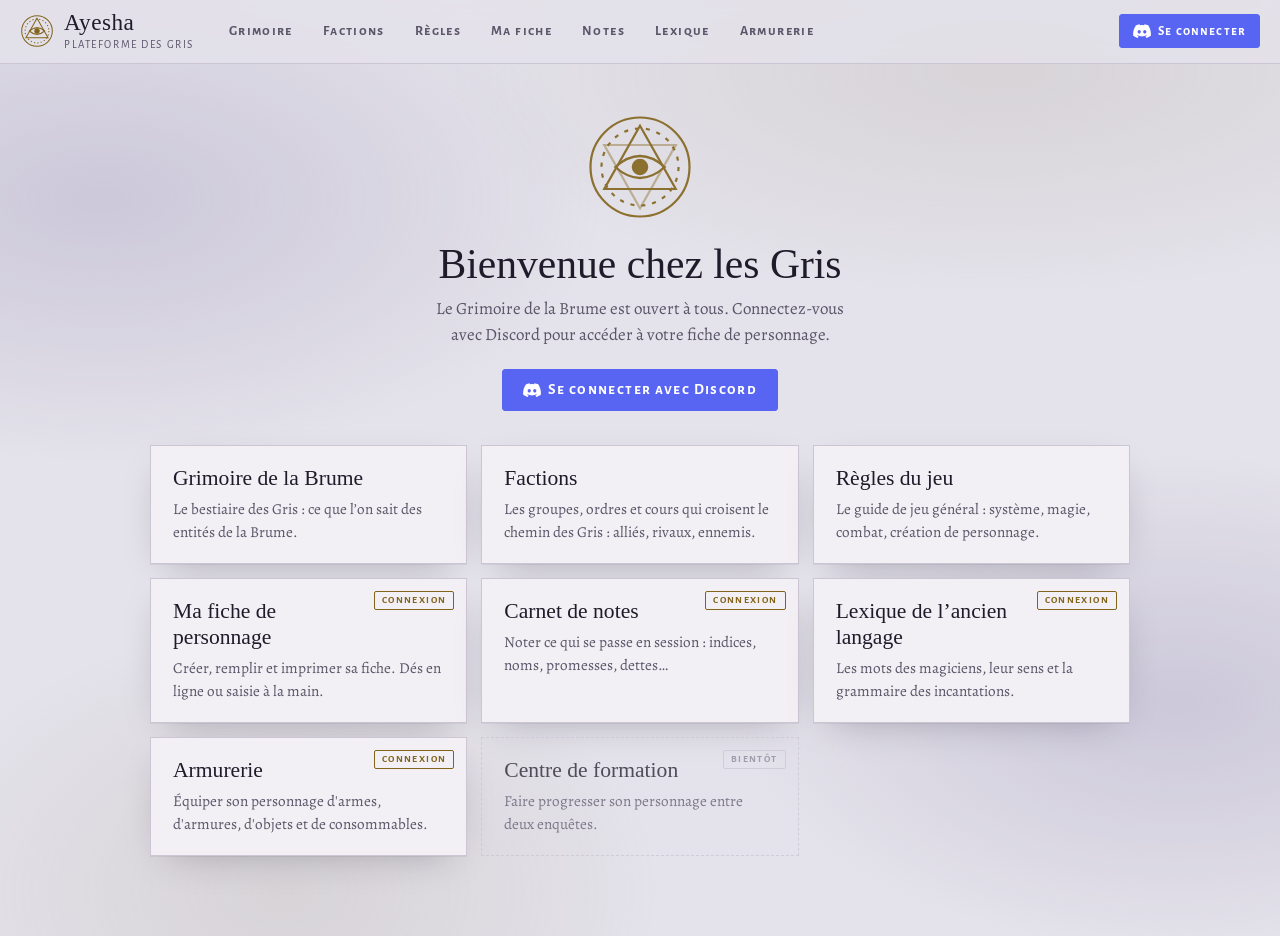
==== commit c5a642ff: "Factions : registre des groupes, sur le modèle du Grimoire - Moteur commun des codex (js/shared/code" ====
--- a/index.html
+++ b/index.html
@@ -10,7 +10,7 @@
 <link rel="preconnect" href="https://fonts.gstatic.com" crossorigin>
 <link rel="stylesheet" href="https://fonts.googleapis.com/css2?family=Alegreya:ital,wght@0,400;0,500;0,700;1,400&family=Alegreya+Sans+SC:wght@500;700&family=IM+Fell+English+SC&family=IM+Fell+English:ital@0;1&display=swap">
 <link rel="stylesheet" href="css/base.css">
-<link rel="stylesheet" href="css/grimoire.css">
+<link rel="stylesheet" href="css/codex.css">
 <link rel="stylesheet" href="css/fiche.css">
 <link rel="stylesheet" href="css/armurerie.css">
 <link rel="stylesheet" href="css/lexique.css">
--- a/css/codex.css
+++ b/css/codex.css
@@ -0,0 +1,188 @@
+/* =====================================================================
+   Codex : Grimoire de la Brume, Factions (moteur js/shared/codex.js)
+   ===================================================================== */
+.m-codex .layout{display:grid;grid-template-columns:300px minmax(0,1fr);min-height:calc(100vh - var(--head))}
+.m-codex aside.index{border-right:1px solid var(--rule);padding:18px 16px 40px;display:flex;flex-direction:column;gap:14px;position:sticky;top:var(--head);align-self:start;max-height:calc(100vh - var(--head));overflow:auto}
+.m-codex .index h2{font-family:var(--f-label);font-size:.78rem;letter-spacing:.16em;color:var(--ink-soft);margin:0;display:flex;justify-content:space-between;font-weight:700}
+.m-codex .index h2 span{font-variant-numeric:tabular-nums}
+.m-codex .search{width:100%;font:inherit;font-size:.95rem;padding:8px 10px;border:1px solid var(--rule);border-radius:3px;background:var(--page);color:var(--ink)}
+.m-codex .famfilter{display:flex;flex-wrap:wrap;gap:6px}
+.m-codex .chip{font-family:var(--f-label);font-size:.72rem;letter-spacing:.06em;padding:3px 9px;border:1px solid var(--rule);border-radius:20px;background:transparent;font-weight:500}
+.m-codex .chip[aria-pressed="true"]{background:var(--gilt-soft);border-color:var(--gilt);color:var(--ink)}
+.m-codex .toc{list-style:none;margin:0;padding:0;display:flex;flex-direction:column}
+.m-codex .toc a{width:100%;text-align:left;text-decoration:none;border-bottom:1px dotted var(--rule);padding:10px 6px;display:grid;grid-template-columns:3.2em 1fr auto;gap:8px;align-items:baseline}
+.m-codex .toc a:hover,.m-codex .toc a[aria-current="true"]{background:var(--gilt-soft)}
+.m-codex .toc .num{font-family:var(--f-fell);color:var(--gilt);font-size:.9rem;font-variant-numeric:tabular-nums}
+.m-codex .toc .nm{font-family:var(--f-fell);font-size:1.05rem;line-height:1.25}
+.m-codex .toc .fm{display:block;font-family:var(--f-label);font-size:.68rem;letter-spacing:.08em;color:var(--ink-soft);margin-top:2px}
+.m-codex .toc .empty{font-style:italic;color:var(--ink-faint);font-size:.92rem;padding:8px 2px}
+
+.m-codex .kpips{display:inline-flex;gap:3px;vertical-align:middle}
+.m-codex .kpips i{width:7px;height:7px;border-radius:50%;border:1px solid var(--gilt);display:block}
+.m-codex .kpips i.on{background:var(--gilt)}
+
+.m-codex #gmain{padding:28px 24px 120px;min-width:0}
+.m-codex .sheet{max-width:780px;margin:0 auto;background:var(--page);border:1px solid var(--rule);box-shadow:var(--shadow);padding:44px 52px 56px;position:relative}
+.m-codex .sheet::before{content:"";position:absolute;inset:8px;border:1px solid var(--rule);pointer-events:none;opacity:.7}
+.m-codex .back{display:none;margin:0 auto 14px;max-width:780px;width:max-content}
+
+.m-codex .eyebrow{font-family:var(--f-label);font-size:.78rem;letter-spacing:.2em;color:var(--gilt);text-align:center;font-weight:700}
+.m-codex .entry-name{font-family:var(--f-display);font-weight:400;font-size:clamp(2rem,5vw,3rem);line-height:1.05;text-align:center;margin:10px 0 6px;text-wrap:balance}
+.m-codex .aka{font-family:var(--f-fell);font-style:italic;text-align:center;color:var(--ink-soft);margin:0 0 18px;text-wrap:balance}
+.m-codex .meta{display:flex;flex-wrap:wrap;justify-content:center;gap:8px 22px;font-family:var(--f-label);font-size:.78rem;letter-spacing:.08em;color:var(--ink-soft);padding:12px 0;border-top:1px solid var(--rule);border-bottom:1px solid var(--rule)}
+.m-codex .meta b{color:var(--ink);font-weight:700}
+.m-codex .tools{display:flex;justify-content:center;gap:8px;flex-wrap:wrap;margin:18px 0 6px}
+
+.m-codex .part-title{font-family:var(--f-display);font-size:1.25rem;font-weight:400;text-align:center;margin:40px 0 4px;letter-spacing:.04em}
+.m-codex .part-sub{text-align:center;font-family:var(--f-label);font-size:.72rem;letter-spacing:.16em;color:var(--ink-soft);margin:0 0 10px}
+.m-codex .orn{display:flex;align-items:center;gap:12px;color:var(--gilt);margin:0 auto 8px;max-width:240px}
+.m-codex .orn::before,.m-codex .orn::after{content:"";flex:1;height:1px;background:currentColor;opacity:.5}
+.m-codex .orn svg{width:14px;height:14px}
+
+.m-codex section.sec{padding:18px 0 4px;border-bottom:1px dotted var(--rule)}
+.m-codex section.sec:last-child{border-bottom:0}
+.m-codex .sec h3{font-family:var(--f-fell);font-weight:400;font-size:1.3rem;margin:0 0 8px;display:flex;align-items:baseline;gap:10px;flex-wrap:wrap}
+.m-codex .sec h3 .rn{font-family:var(--f-label);font-size:.72rem;letter-spacing:.14em;color:var(--gilt);min-width:2.4em;font-weight:700}
+.m-codex .sec h3 .sub{font-family:var(--f-body);font-style:italic;font-size:.9rem;color:var(--ink-soft)}
+.m-codex .field{margin:0 0 12px}
+.m-codex .flabel{font-family:var(--f-label);font-size:.74rem;letter-spacing:.1em;color:var(--ink-soft);font-weight:700;margin-bottom:2px}
+.m-codex .fval p{margin:0 0 .6em;max-width:65ch}
+.m-codex .blank{font-style:italic;color:var(--ink-faint);margin:0 0 12px}
+.m-codex .tags{display:flex;flex-wrap:wrap;gap:6px}
+.m-codex .tag{font-family:var(--f-label);font-size:.76rem;letter-spacing:.06em;border:1px solid var(--gilt);color:var(--ink);padding:1px 9px;border-radius:2px;background:var(--gilt-soft)}
+.m-codex ul.signs{margin:0;padding:0;list-style:none}
+.m-codex ul.signs li{padding-left:1.4em;position:relative;margin:0 0 4px}
+.m-codex ul.signs li::before{content:"✦";position:absolute;left:0;color:var(--gilt);font-size:.8em;top:.2em}
+.m-codex .notes{display:flex;flex-direction:column;gap:10px}
+.m-codex .note{border-left:2px solid var(--gilt);padding:2px 0 2px 12px}
+.m-codex .note .who{font-family:var(--f-label);font-size:.74rem;letter-spacing:.08em;color:var(--ink-soft)}
+.m-codex .note .who b{color:var(--ink)}
+.m-codex .note p{margin:2px 0 0}
+
+.m-codex .mj{margin-top:44px;border:1px solid color-mix(in srgb,var(--sang) 55%,var(--rule));background:var(--sang-soft);padding:6px 24px 16px;position:relative}
+.m-codex .mj .part-title{color:var(--sang);margin-top:18px}
+.m-codex .mj .orn{color:var(--sang)}
+.m-codex .mj .sec h3 .rn{color:var(--sang)}
+.m-codex .statgrid{display:grid;grid-template-columns:repeat(5,1fr);border:1px solid var(--rule);background:var(--page)}
+.m-codex .statgrid>div{text-align:center;padding:8px 4px;border-right:1px solid var(--rule)}
+.m-codex .statgrid>div:last-child{border-right:0}
+.m-codex .statgrid .k{font-family:var(--f-label);font-size:.72rem;letter-spacing:.14em;color:var(--ink-soft);font-weight:700}
+.m-codex .statgrid .v{font-family:var(--f-fell);font-size:1.5rem;font-variant-numeric:tabular-nums;line-height:1.2}
+.m-codex .statline{display:flex;flex-wrap:wrap;gap:6px 22px;margin-top:10px;font-family:var(--f-label);font-size:.8rem;letter-spacing:.06em;color:var(--ink-soft)}
+.m-codex .statline b{font-family:var(--f-fell);font-size:1.1rem;color:var(--ink);letter-spacing:0;font-weight:400;font-variant-numeric:tabular-nums}
+.m-codex .tablewrap{overflow-x:auto}
+.m-codex table.atk{border-collapse:collapse;width:100%;font-size:.95rem}
+.m-codex table.atk th{font-family:var(--f-label);font-size:.72rem;letter-spacing:.1em;color:var(--ink-soft);text-align:left;border-bottom:1px solid var(--rule);padding:4px 8px 4px 0;font-weight:700}
+.m-codex table.atk td{padding:6px 8px 6px 0;border-bottom:1px dotted var(--rule);vertical-align:top}
+
+.m-codex .front{text-align:center;padding:30px 0 10px}
+.m-codex .front svg.big{width:120px;height:120px;color:var(--gilt);opacity:.9}
+.m-codex .front h2{font-family:var(--f-display);font-weight:400;font-size:2rem;margin:14px 0 6px;text-wrap:balance}
+.m-codex .front p{color:var(--ink-soft);max-width:46ch;margin:0 auto 18px}
+.m-codex .front .count{font-family:var(--f-label);letter-spacing:.14em;font-size:.8rem;color:var(--gilt);font-weight:700}
+
+.m-codex .in,.m-codex .ta{width:100%;font:inherit;font-size:1rem;color:var(--ink);background:var(--page-2);border:1px solid var(--rule);border-radius:2px;padding:7px 9px}
+.m-codex .ta{resize:vertical;min-height:4.2em;line-height:1.5}
+.m-codex .in:focus,.m-codex .ta:focus{border-color:var(--gilt);outline:none;box-shadow:0 0 0 3px var(--gilt-soft)}
+.m-codex .err{color:var(--sang);font-size:.88rem;margin-top:4px}
+.m-codex .obs{margin-top:28px;border:1px dashed var(--gilt);padding:16px 18px;background:var(--gilt-soft)}
+.m-codex .obs h3{font-family:var(--f-fell);font-weight:400;font-size:1.2rem;margin:0 0 4px}
+.m-codex .obs p{margin:0 0 10px;color:var(--ink-soft);font-size:.95rem}
+.m-codex .obs .grid{display:grid;grid-template-columns:12em 1fr;gap:6px}
+.m-codex .obs .grid .ta{grid-column:1/-1}
+.m-codex .foot{max-width:780px;margin:22px auto 0;font-family:var(--f-label);font-size:.74rem;letter-spacing:.08em;color:var(--ink-faint)}
+
+@media (max-width:860px){
+  .m-codex .layout{grid-template-columns:1fr;min-height:0}
+  .m-codex aside.index{position:static;max-height:none;border-right:0;padding:16px}
+  .m-codex.reading aside.index{display:none}
+  .m-codex:not(.reading) #gmain{display:none}
+  .m-codex .back{display:flex}
+  .m-codex #gmain{padding:14px 16px 110px}
+  .m-codex .sheet{padding:28px 20px 36px}
+  .m-codex .sheet::before{inset:5px}
+  .m-codex .mj{padding:4px 14px 12px}
+  .m-codex .statgrid .v{font-size:1.2rem}
+  .m-codex .obs .grid{grid-template-columns:1fr}
+}
+
+/* ----- Exemplaire du MJ : édition, visibilité, observations ----- */
+.m-codex .index>.btn.primary{justify-content:center}
+.m-codex .toc .pubmark{color:var(--gilt)}
+.m-codex .obsbadge{font-family:var(--f-label);font-weight:700;font-size:.72rem;min-width:1.6em;height:1.6em;display:inline-grid;place-items:center;border-radius:20px;background:var(--sang);color:var(--page)}
+.m-codex .mjfoot{margin-top:auto;padding-top:10px;border-top:1px dotted var(--rule);font-size:.86rem}
+.m-codex .row{display:flex;gap:8px;flex-wrap:wrap;align-items:center;margin-top:8px}
+.m-codex .row.center{justify-content:center}
+.m-codex .vuebar{display:flex;justify-content:center;gap:6px;margin:-20px 0 22px}
+.m-codex .banner{text-align:center}
+.m-codex .vis-t{margin-left:auto;font-family:var(--f-label);font-size:.66rem;letter-spacing:.1em;font-weight:700;border:1px solid var(--rule);background:transparent;padding:2px 9px;border-radius:20px;color:var(--ink-faint);align-self:center}
+.m-codex .vis-t[aria-pressed="true"]{color:var(--gilt);border-color:var(--gilt);background:var(--gilt-soft)}
+.m-codex .vis-t:hover{border-color:var(--gilt)}
+.m-codex .sec.veiled>*:not(h3){opacity:.5}
+.m-codex .pub[aria-pressed="true"]{border-color:var(--gilt);color:var(--ink);background:var(--gilt-soft)}
+.m-codex .pub[aria-pressed="false"]{color:var(--ink-soft)}
+.m-codex .obsmj{margin:24px 0 0;border:1px solid var(--sang);background:var(--sang-soft);padding:12px 16px}
+.m-codex .obsmj h3{font-family:var(--f-fell);font-weight:400;font-size:1.15rem;margin:0 0 8px;color:var(--sang)}
+.m-codex .obsmj h3 small{font-family:var(--f-label);font-size:.75rem}
+.m-codex .obsmj .note{border-left-color:var(--sang);margin-bottom:12px}
+.m-codex .obsliste{margin-top:14px;display:flex;flex-direction:column;gap:8px}
+.m-codex .obsliste .linkbtn,.m-codex .obsmj .linkbtn{margin-left:8px;font-family:var(--f-label);font-size:.74rem;letter-spacing:.06em;border-bottom:0}
+.m-codex .addnote{margin-top:12px;display:grid;grid-template-columns:9.5em 1fr;gap:6px}
+.m-codex .addnote .ta{grid-column:1/-1;min-height:3em}
+.m-codex .addnote .btn{justify-self:start}
+.m-codex .in.big{font-family:var(--f-display);font-size:1.6rem;text-align:center;padding:8px}
+.m-codex .in.num{width:5.5em;text-align:center;font-variant-numeric:tabular-nums}
+.m-codex .edit .eyebrow .in.num{display:inline-block;width:4.5em;padding:2px 4px}
+.m-codex .grid2{display:grid;grid-template-columns:1fr 1fr;gap:12px}
+.m-codex .choices{display:flex;flex-wrap:wrap;gap:6px}
+.m-codex .choice{position:relative}
+.m-codex .choice input{position:absolute;opacity:0;inset:0;margin:0;cursor:pointer}
+.m-codex .choice span{display:inline-block;font-family:var(--f-label);font-size:.8rem;letter-spacing:.05em;padding:4px 11px;border:1px solid var(--rule);border-radius:2px;background:var(--page-2)}
+.m-codex .choice input:checked+span{border-color:var(--gilt);background:var(--gilt-soft);color:var(--ink);box-shadow:inset 0 0 0 1px var(--gilt)}
+.m-codex .choice input:focus-visible+span{outline:2px solid var(--gilt);outline-offset:2px}
+.m-codex .vis{margin-left:auto;align-self:center}
+.m-codex .vis span{font-size:.68rem;padding:2px 9px;border-radius:20px}
+.m-codex .lrow{display:flex;gap:6px;align-items:flex-start;margin-bottom:6px}
+.m-codex .rrow{display:grid;gap:6px;align-items:start;margin-bottom:6px}
+.m-codex .rrow .ta{min-height:2.4em}
+.m-codex .x{border:1px solid var(--rule);background:transparent;width:34px;height:34px;flex:none;border-radius:2px;color:var(--ink-soft);font-size:1.1rem;line-height:1}
+.m-codex .x:hover{color:var(--sang);border-color:var(--sang)}
+.m-codex .add{font-family:var(--f-label);font-size:.78rem;letter-spacing:.08em;background:none;border:1px dashed var(--rule);padding:5px 12px;border-radius:2px;color:var(--ink-soft);font-weight:700}
+.m-codex .add:hover{border-color:var(--gilt);color:var(--ink)}
+.m-codex .colhead{font-family:var(--f-label);font-size:.68rem;letter-spacing:.1em;color:var(--ink-faint);font-weight:700}
+.m-codex .statedit{display:flex;flex-wrap:wrap;gap:12px}
+.m-codex .statedit label{display:flex;flex-direction:column;align-items:center;gap:3px;font-family:var(--f-label);font-size:.72rem;letter-spacing:.12em;color:var(--ink-soft);font-weight:700}
+.m-codex .savebar{position:sticky;bottom:0;z-index:4;max-width:780px;margin:0 auto;display:flex;gap:8px;flex-wrap:wrap;align-items:center;padding:12px 16px calc(12px + env(safe-area-inset-bottom,0px));background:color-mix(in srgb,var(--bg) 88%,transparent);backdrop-filter:blur(8px);border:1px solid var(--rule);border-bottom:0}
+.m-codex .savebar .spacer{flex:1}
+@media (max-width:860px){
+  .m-codex .grid2,.m-codex .addnote{grid-template-columns:1fr}
+  .m-codex .rrow{grid-template-columns:1fr!important;padding-bottom:8px;border-bottom:1px dotted var(--rule)}
+  .m-codex .rrow.colhead{display:none}
+  .m-codex .rrow .x{justify-self:end}
+  .m-codex .vuebar{margin-top:-6px;flex-wrap:wrap}
+  .m-codex .vis{margin-left:0}
+}
+.m-codex .ed-t{margin-left:auto;align-self:center;text-decoration:none;font-size:.9rem;line-height:1;padding:3px 7px;border:1px solid var(--rule);border-radius:20px;color:var(--ink-soft)}
+.m-codex .ed-t:hover{border-color:var(--gilt);color:var(--gilt)}
+.m-codex .ed-t+.vis-t{margin-left:0}
+.m-codex .blank .linkbtn{font-style:italic}
+.m-codex .edit .sec.cible{animation:cible 1.6s ease-out}
+@keyframes cible{from{background:var(--gilt-soft)}to{background:transparent}}
+.m-codex .entete{display:grid;grid-template-columns:1fr 1fr;gap:0 12px}
+.m-codex .entete .field{grid-column:1/-1}
+.m-codex .entete .field.demi{grid-column:auto}
+.m-codex .jauge{display:inline-flex;gap:3px;vertical-align:middle}
+.m-codex .jauge i{width:9px;height:9px;transform:rotate(45deg);border:1px solid var(--sang);display:block}
+.m-codex .jauge i.on{background:var(--sang)}
+@media (max-width:860px){.m-codex .entete{grid-template-columns:1fr}}
+
+/* Factions */
+.m-codex .embleme{text-align:center;font-style:italic;color:var(--ink-soft);margin:10px 0 0}
+.m-codex .embleme span{font-family:var(--f-label);font-style:normal;font-size:.7rem;letter-spacing:.14em;text-transform:uppercase;color:var(--gilt);margin-right:6px}
+.m-codex .rapport{font-family:var(--f-label);font-weight:700;letter-spacing:.06em;padding:1px 8px;border-radius:20px;border:1px solid currentColor;margin-left:4px}
+.m-codex .rapport.r-0{color:var(--vert)} .m-codex .rapport.r-1{color:var(--ink-soft)} .m-codex .rapport.r-2{color:var(--gilt)} .m-codex .rapport.r-3,.m-codex .rapport.r-4{color:var(--sang)}
+.m-codex .rapport.r-4{background:var(--sang-soft)}
+.m-codex .entente-mini{font-family:var(--f-fell);font-size:1.05rem;color:var(--ink)}
+.m-codex .entente-mini small{font-size:.7rem;color:var(--ink-faint)}
+.m-codex .rrow select.in{padding:7px 6px}
+.m-codex label.flabel{display:block}
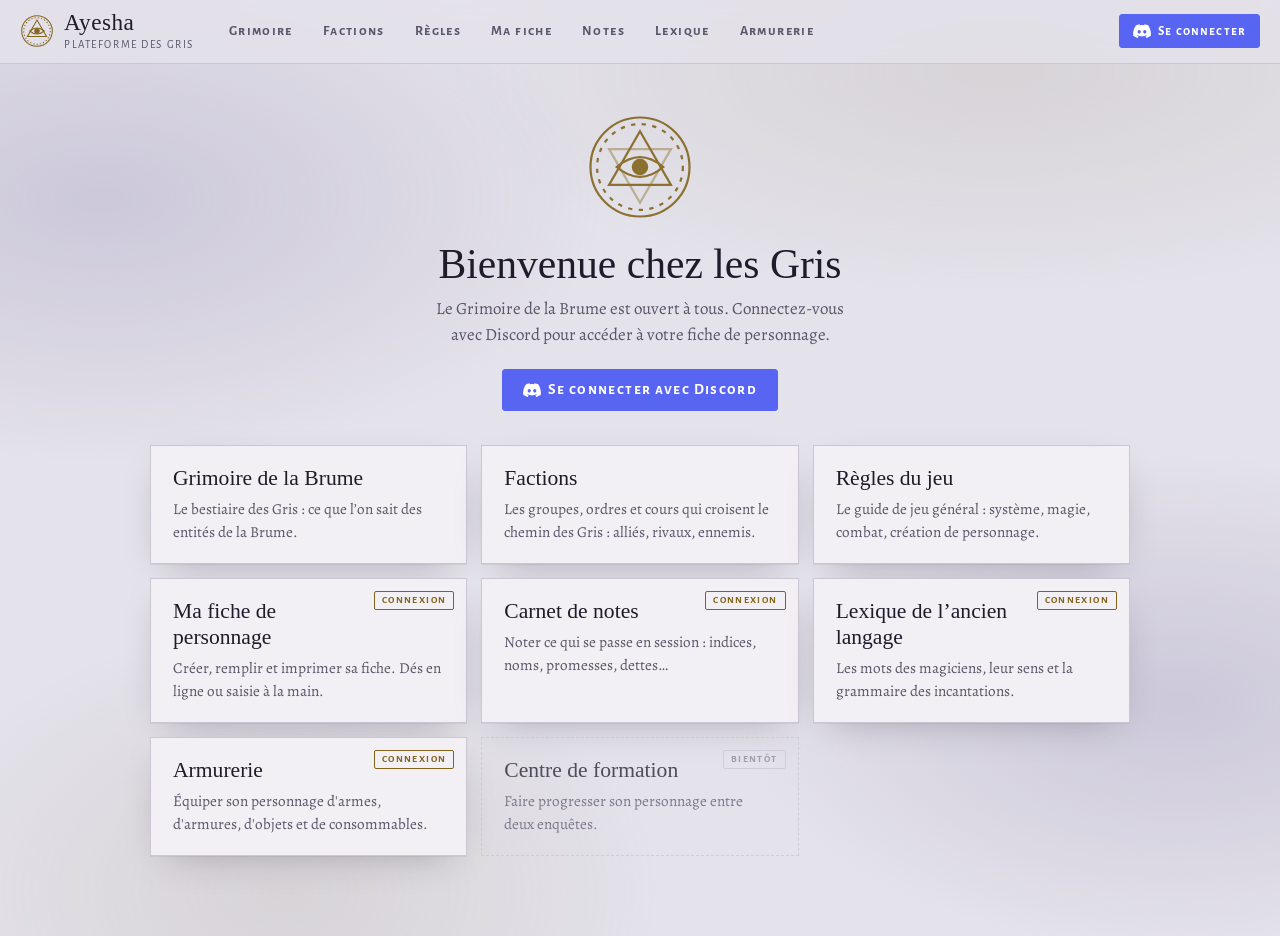
==== commit 9a9c2db8: "Sceaux : cercle en pointillé recentré, figures inscrites à l'intérieur Co-Authored-By: Claude Opus 5" ====
--- a/index.html
+++ b/index.html
@@ -5,7 +5,7 @@
 <meta name="viewport" content="width=device-width, initial-scale=1, viewport-fit=cover">
 <title>Ayesha</title>
 <meta name="description" content="Plateforme des Gris : Grimoire de la Brume et fiches de personnage d'Ayesha.">
-<link rel="icon" href="data:image/svg+xml,%3Csvg xmlns='http://www.w3.org/2000/svg' viewBox='0 0 40 40' fill='none' stroke='%2383641b' stroke-width='2'%3E%3Ccircle cx='20' cy='20' r='18'/%3E%3Cpath d='M20 5 L33 28 H7 Z'/%3E%3Ccircle cx='20' cy='20' r='3' fill='%2383641b'/%3E%3C/svg%3E">
+<link rel="icon" href="data:image/svg+xml,%3Csvg xmlns='http://www.w3.org/2000/svg' viewBox='0 0 40 40' fill='none' stroke='%2383641b' stroke-width='2'%3E%3Ccircle cx='20' cy='20' r='18'/%3E%3Cpath d='M20 7 L31.26 26.5 H8.74 Z'/%3E%3Ccircle cx='20' cy='20' r='3' fill='%2383641b'/%3E%3C/svg%3E">
 <link rel="preconnect" href="https://fonts.googleapis.com">
 <link rel="preconnect" href="https://fonts.gstatic.com" crossorigin>
 <link rel="stylesheet" href="https://fonts.googleapis.com/css2?family=Alegreya:ital,wght@0,400;0,500;0,700;1,400&family=Alegreya+Sans+SC:wght@500;700&family=IM+Fell+English+SC&family=IM+Fell+English:ital@0;1&display=swap">
